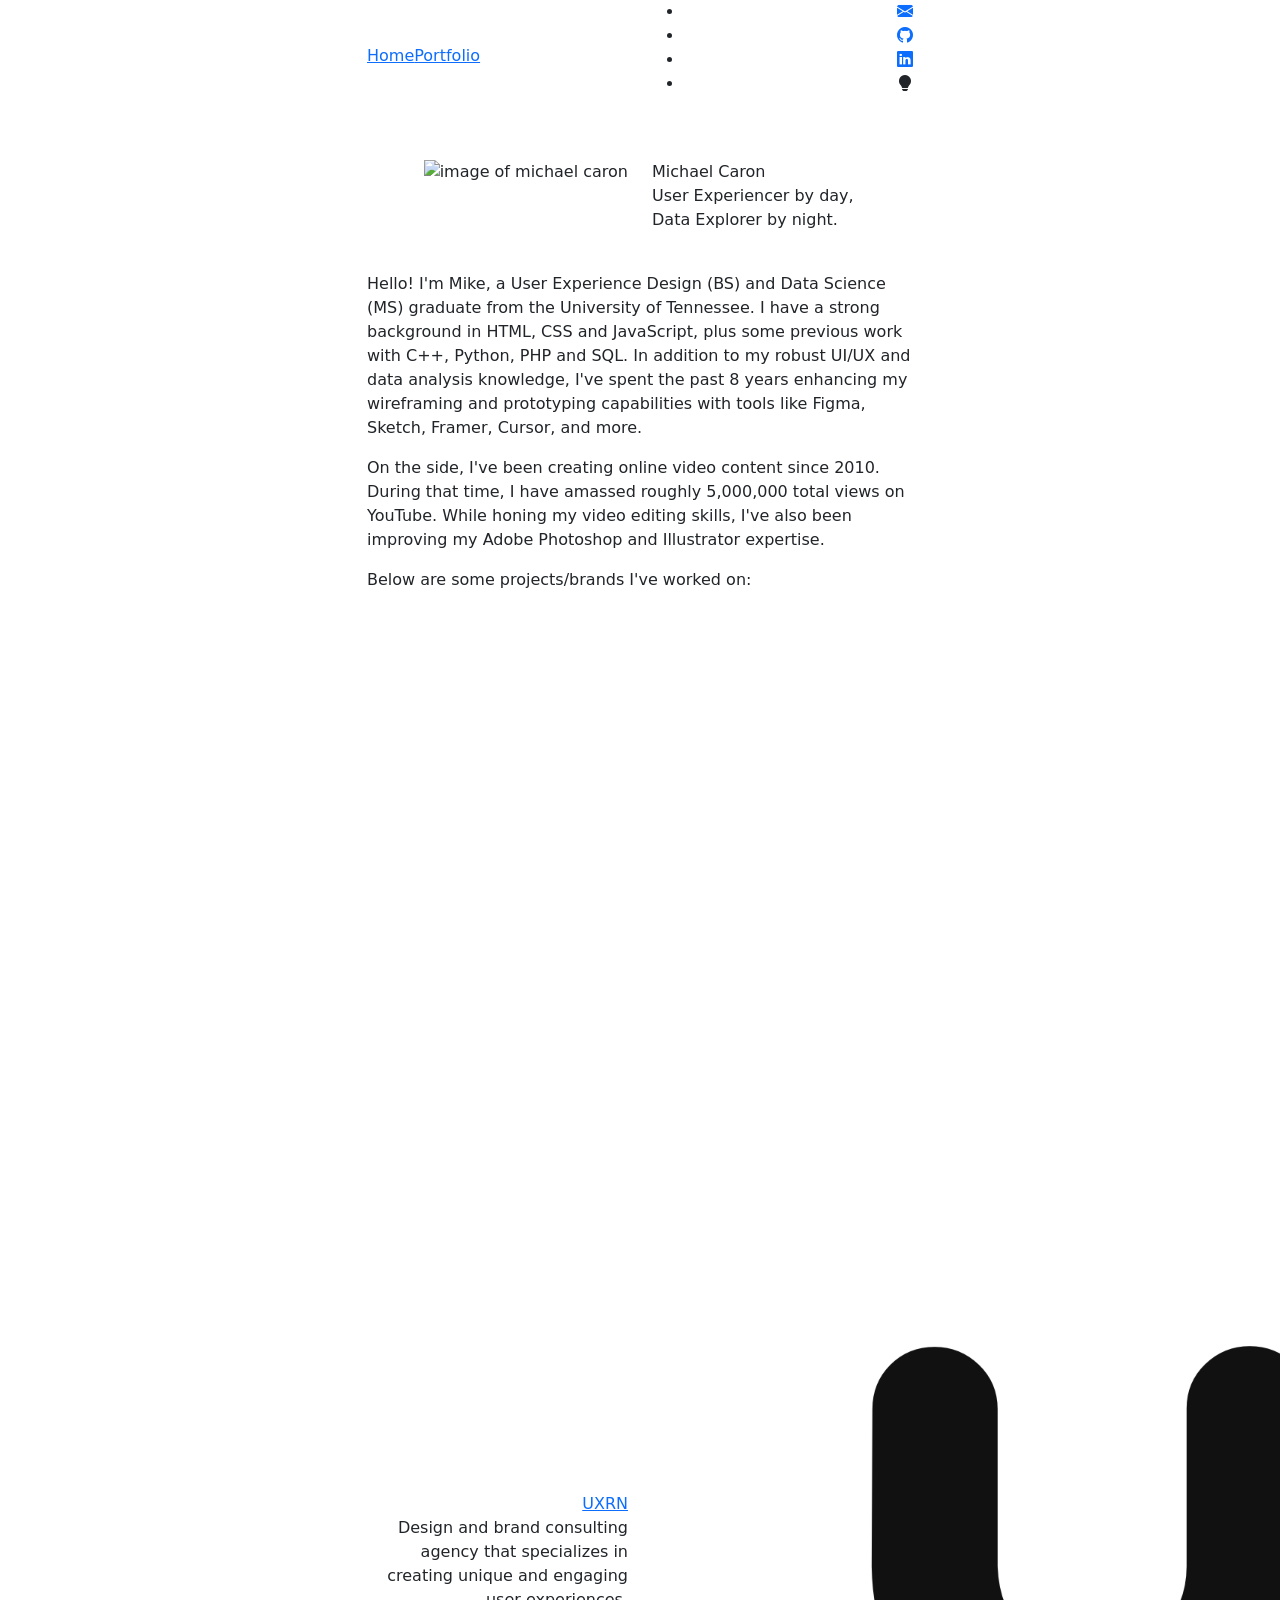
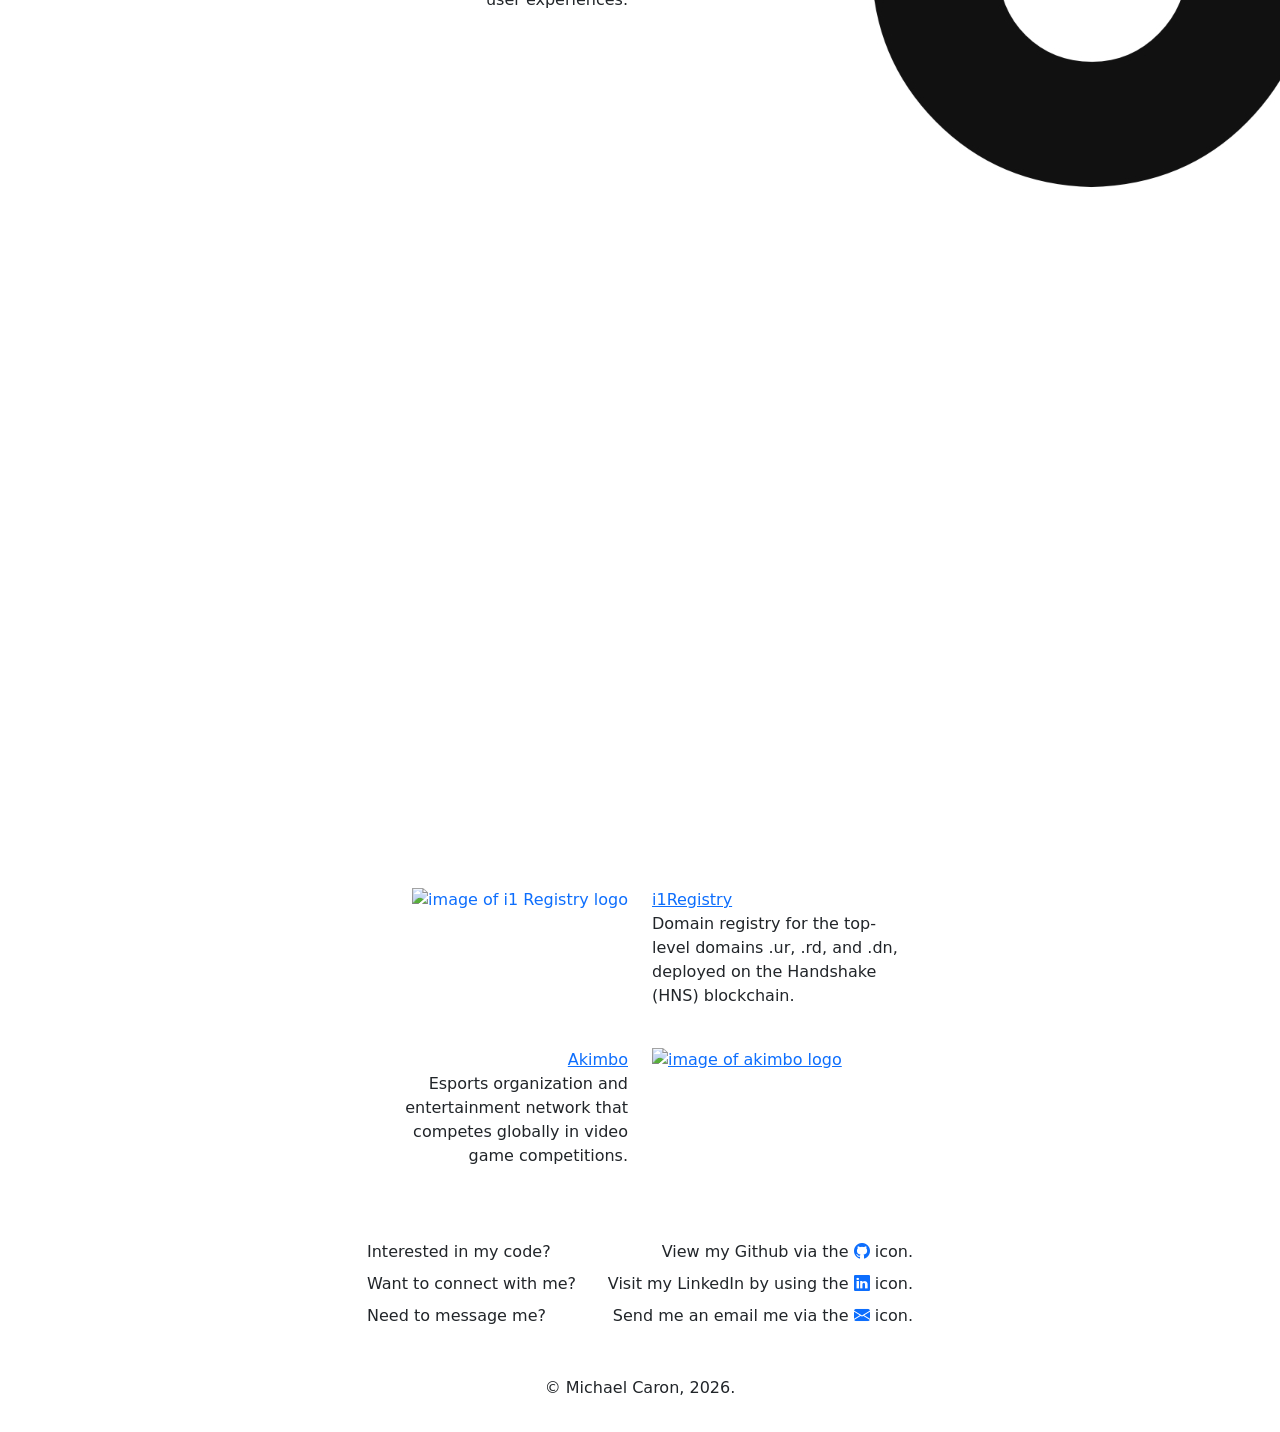
==== index.html @ 39d5de09 "Update index.html slogan" ====
<!DOCTYPE html>
<html lang="en-US">
  <head>

    <!-- Google tag (gtag.js) -->
    <script async src="https://www.googletagmanager.com/gtag/js?id=G-JCK5EVRR2K"></script>
    <script>
      window.dataLayer = window.dataLayer || [];
      function gtag(){dataLayer.push(arguments);}
      gtag('js', new Date());

      gtag('config', 'G-JCK5EVRR2K');
    </script>
    
    <meta charset="utf-8">
    <meta name="viewport" content="width=device-width">
    <meta name="theme-color" content="#fffff0" media="(prefers-color-scheme: light)">
    <meta name="theme-color" content="#141414" media="(prefers-color-scheme: dark)">
    
    <title>Michael Caron - UX & Data</title>

    <link rel="apple-touch-icon" sizes="180x180" href="images/favicon/apple-touch-icon.png">
    <link rel="icon" type="image/png" sizes="32x32" href="images/favicon/favicon-32x32.png">
    <link rel="icon" type="image/png" sizes="16x16" href="images/favicon/favicon-16x16.png">
    <link rel="manifest" href="images/favicon/site.webmanifest">

    <link href="https://cdn.jsdelivr.net/npm/bootstrap@5.3.6/dist/css/bootstrap.min.css" rel="stylesheet" integrity="sha384-4Q6Gf2aSP4eDXB8Miphtr37CMZZQ5oXLH2yaXMJ2w8e2ZtHTl7GptT4jmndRuHDT" crossorigin="anonymous">
    <link rel="stylesheet" href="https://cdn.jsdelivr.net/npm/bootstrap-icons@1.5.0/font/bootstrap-icons.css">
    <link rel="stylesheet" href="css/style.css">

  </head>

  <body>

    <script>
      const theme = localStorage.getItem('theme') || 'dark';
      document.documentElement.dataset.appliedMode = theme;
    </script>

    <div id="home"></div>

    <nav class="navbar-adds sticky-top">
      <div class="container">
        <div class="row justify-content-center">
          <div class="col-4 col-md-6 col-lg-4 col-xl-3 navbar-expand-md my-auto">
            <a class="navbar-toggler btn-burger" data-bs-toggle="collapse" data-bs-target="#navbarToggler" aria-expanded="false">
              <span><i class="bi bi-list mode-link nav-burger"></i></span>
            </a>
            <div class="collapse navbar-collapse" id="navbarToggler">
              <ul class="navbar-nav me-auto mb-2 mb-md-0">
                <li class="nav-item"><a href="https://michaelcaron.com"><span class="mode-link">Home</span></a></li>
                <!--<li class="nav-item"><a href="https://docs.google.com/document/d/xxxxxxxxxxxxx" target="_blank"><span class="mode-link">Resume</span></a></li>-->
                <li class="nav-item"><a href="https://michaelcaron.com/portfolio"><span class="mode-link">Portfolio</span></a></li>
              </ul>
            </div>
          </div>
          <div class="col-6 col-md-4 col-lg-4 col-xl-3 text-end">
            <ul class="nav2">
              <li><a href="mailto:me@michaelcaron.com"><i class="bi bi-envelope-fill mode-link"></i></a></li>
              <li><a href="https://github.com/uimc/" target="_blank"><i class="bi bi-github mode-link"></i></a></li>
              <li><a href="https://www.linkedin.com/in/michael-caron/" target="_blank"><i class="bi bi-linkedin mode-link"></i></a></li>
              <li><a id="theme-toggle"><i id="icon-chng" class="bi bi-lightbulb-fill mode-link"></i></a></li>
              <!--<li><span id="mode">LOADING (amplified for the demo)</span></li>-->
            </ul>
          </div>
        </div>
      </div>
    </nav>

    <div class="container">
      <div class="row justify-content-center text-center text-md-start mt-5">
        <div class="col-10 col-md-5 col-lg-4 col-xl-3">
          <img class="float-md-end mb-2 mode-img" src="images/me.gif" id="pfp" alt="image of michael caron">
        </div>
        <div class="col-10 col-md-5 col-lg-4 col-xl-3 my-auto">
          <p><span class="mode-bold img-title">Michael Caron</span><br>User Experiencer by day,<br>Data Explorer by night.</p>
        </div>
      </div>
    </div>

    <div class="container">
      <div class="row justify-content-center mt-4">
        <div class="col-10 col-md-10 col-lg-8 col-xl-6">
          <p>Hello! I'm Mike, a User Experience Design (BS) and Data Science (MS) graduate from the University of Tennessee. 
            I have a strong background in HTML, CSS and JavaScript, plus some previous work with C++, Python, PHP and SQL. 
            In addition to my robust UI/UX and data analysis knowledge, I've spent the past <script>document.write(new Date().getFullYear() - 2018)</script> years enhancing my wireframing and prototyping capabilities with tools like Figma, Sketch, Framer, Cursor, and more.</p>
          <p>On the side, I've been creating online video content since 2010. During that time, I have amassed roughly <span id="view-count-id">5,000,000</span> total views on YouTube. 
            While honing my video editing skills, I've also been improving my Adobe Photoshop and Illustrator expertise.</p>
          <p>Below are some projects/brands I've worked on:</p>
        </div>
      </div>
    </div>

    <div class="container">
      <div class="row justify-content-center text-center text-md-start mt-5">
        <div class="col-10 col-md-5 col-lg-4 col-xl-3 order-1 order-md-2">
          <a href="https://uxrn.com/" target="_blank"><img class="mb-2 mode-img" src="images/logos/uxrn.jpg" id="pjp-sqr" alt="image of uxrn logo"></a>
        </div>
        <div class="col-10 col-md-5 col-lg-4 col-xl-3 order-2 order-md-1 my-auto">
          <p class="text-md-end"><a href="https://uxrn.com/" target="_blank"><span class="mode-link img-title">UXRN</span></a>
            <br>
            Design and brand consulting agency that specializes in creating unique and engaging user experiences.</p>
        </div>
      </div>
    </div>

    <div class="container">
      <div class="row justify-content-center text-center text-md-start mt-4">
        <div class="col-10 col-md-5 col-lg-4 col-xl-3">
          <a href="https://i1r.org/" target="_blank"><img class="float-md-end mb-2 mode-img" src="images/logos/hnsgdn.png" id="pjp-sqr" alt="image of i1 Registry logo"></a>
        </div>
        <div class="col-10 col-md-5 col-lg-4 col-xl-3 my-auto">
          <p><a href="https://i1r.org/" target="_blank"><span class="mode-link img-title">i1Registry</span></a>
            <br>
            Domain registry for the top-level domains .ur, .rd, and .dn, deployed on the Handshake (HNS) blockchain.</p>
        </div>
      </div>
    </div>

    <div class="container">
      <div class="row justify-content-center text-center text-md-start mt-4">
        <div class="col-10 col-md-5 col-lg-4 col-xl-3 order-1 order-md-2">
          <a href="https://akimbo.gg/" target="_blank"><img class="mb-2 mode-img" src="images/logos/akimbo.png" id="pjp-sqr" alt="image of akimbo logo"></a>
        </div>
        <div class="col-10 col-md-5 col-lg-4 col-xl-3 order-2 order-md-1 my-auto">
          <p class="text-md-end"><a href="https://akimbo.gg/" target="_blank"><span class="mode-link img-title">Akimbo</span></a>
            <br>
            Esports organization and entertainment network that competes globally in video game competitions.</p>
        </div>
      </div>
    </div>

    <div class="container">
      <div class="row justify-content-center mt-5">
        <div class="col-10 col-md-10 col-lg-8 col-xl-6">

          <!--<div class="row justify-content-between pt-2" style="padding: 0 0 4px 0;"> <!-- single padding for 'here' button to match icons -->
            <!--<div class="col-12 col-md-5">
              <span class="mode-bold">Want to hire me?</span> 
            </div>
            <div class="col-12 col-md-7 text-md-end">
              <span>View my resume by pressing <a href="https://docs.google.com/document/d/xxxxxxxxxx" target="_blank"><span class="mode-link">here</span></a>.</span>
            </div>
          </div>-->

          <div class="row justify-content-between pt-2">
            <div class="col-12 col-md-5">
              <span class="mode-bold">Interested in my code?</span> 
            </div>
            <div class="col-12 col-md-7 text-md-end">
              <span>View my Github via the <a href="https://github.com/uimc/" target="_blank"><span class="lower-icons"><i class="bi bi-github mode-link"></i></span></a> icon.</span>
            </div>
          </div>

          <div class="row justify-content-between pt-2">
            <div class="col-12 col-md-5">
              <span class="mode-bold">Want to connect with me?</span> 
            </div>
            <div class="col-12 col-md-7 text-md-end">
              <span>Visit my LinkedIn by using the <a href="https://www.linkedin.com/in/michael-caron/" target="_blank"><span class="lower-icons"><i class="bi bi-linkedin mode-link"></i></span></a> icon.</span>
            </div>
          </div>

          <div class="row justify-content-between pt-2">
            <div class="col-12 col-md-5">
              <span class="mode-bold">Need to message me?</span> 
            </div>
            <div class="col-12 col-md-7 text-md-end">
              <span>Send me an email me via the <a href="mailto:me@michaelcaron.com"><span class="lower-icons"><i class="bi bi-envelope-fill mode-link"></i></span></a> icon.</span>
            </div>
          </div>

        </div>
      </div>
    </div>

    <div class="container">
      <div class="row justify-content-center text-center mt-5 mb-3">
        <div class="col-10 col-md-8 col-xl-6">
          <p id="footer" class="">&copy; Michael Caron, <script>document.write(new Date().getFullYear())</script>.</p>
        </div>
      </div>
    </div>

    <script src="https://cdn.jsdelivr.net/npm/bootstrap@5.0.2/dist/js/bootstrap.bundle.min.js" integrity="sha384-MrcW6ZMFYlzcLA8Nl+NtUVF0sA7MsXsP1UyJoMp4YLEuNSfAP+JcXn/tWtIaxVXM" crossorigin="anonymous"></script>

    <script src="js/getviews.js"></script>
    <script src="js/darkmode.js"></script>
  </body>
</html>
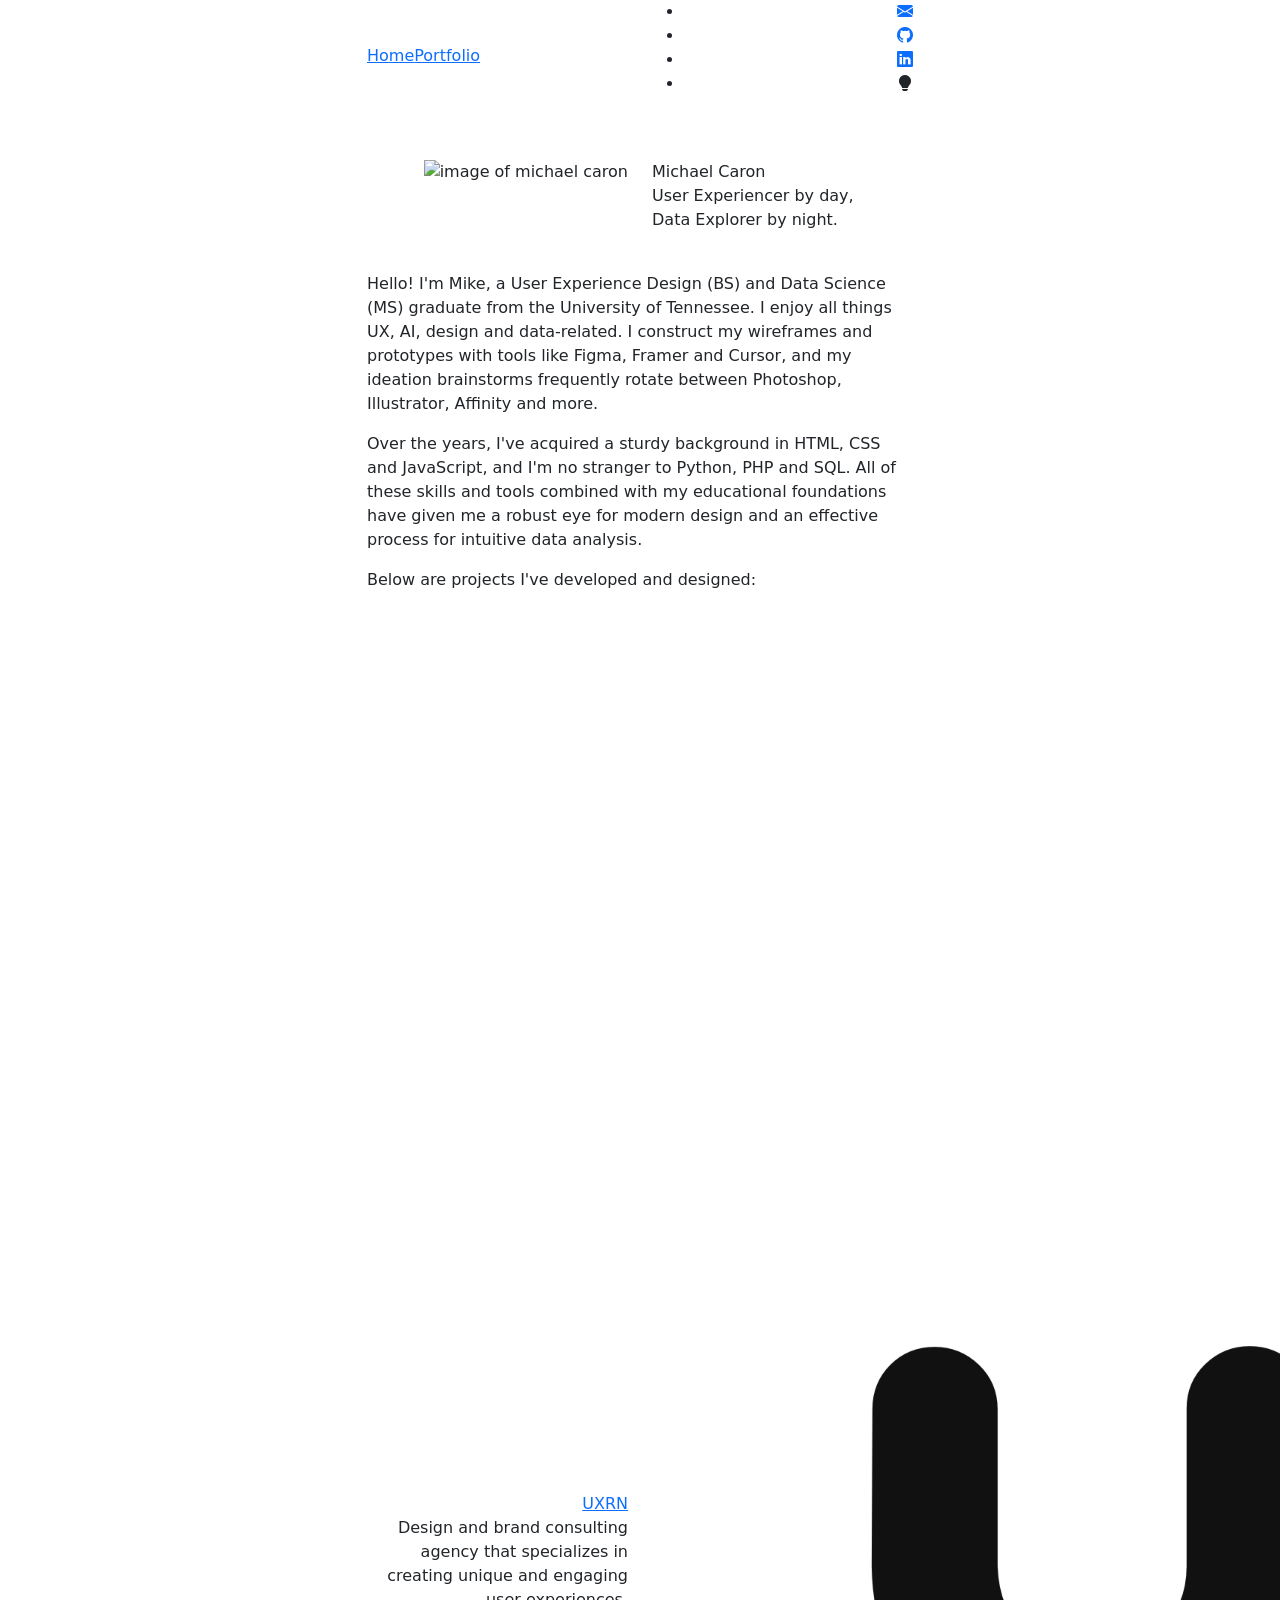
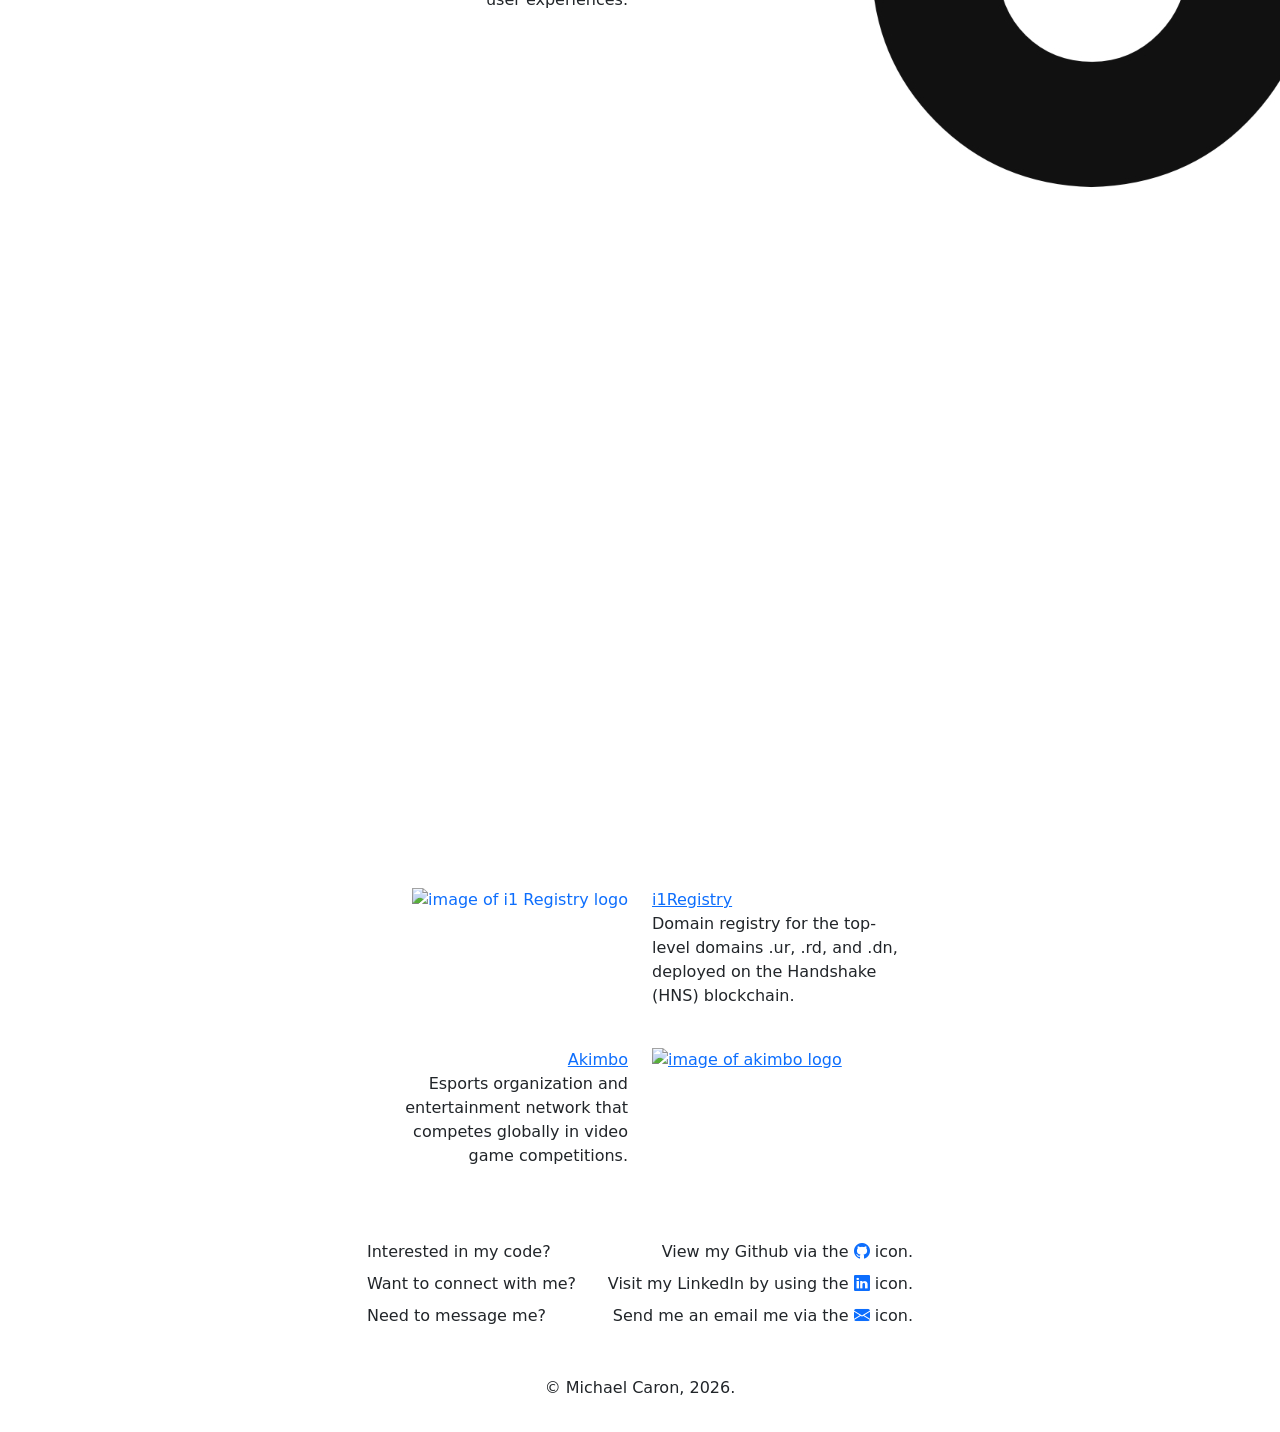
==== commit 5bb6b124: "Update index.html para change" ====
--- a/index.html
+++ b/index.html
@@ -82,11 +82,9 @@
       <div class="row justify-content-center mt-4">
         <div class="col-10 col-md-10 col-lg-8 col-xl-6">
           <p>Hello! I'm Mike, a User Experience Design (BS) and Data Science (MS) graduate from the University of Tennessee. 
-            I have a strong background in HTML, CSS and JavaScript, plus some previous work with C++, Python, PHP and SQL. 
-            In addition to my robust UI/UX and data analysis knowledge, I've spent the past <script>document.write(new Date().getFullYear() - 2018)</script> years enhancing my wireframing and prototyping capabilities with tools like Figma, Sketch, Framer, Cursor, and more.</p>
-          <p>On the side, I've been creating online video content since 2010. During that time, I have amassed roughly <span id="view-count-id">5,000,000</span> total views on YouTube. 
-            While honing my video editing skills, I've also been improving my Adobe Photoshop and Illustrator expertise.</p>
-          <p>Below are some projects/brands I've worked on:</p>
+            I enjoy all things UX, AI, design and data-related. I construct my wireframes and prototypes with tools like Figma, Framer and Cursor, and my ideation brainstorms frequently rotate between Photoshop, Illustrator, Affinity and more.</p>
+          <p>Over the years, I've acquired a sturdy background in HTML, CSS and JavaScript, and I'm no stranger to Python, PHP and SQL. All of these skills and tools combined with my educational foundations have given me a robust eye for modern design and an effective process for intuitive data analysis.</p>
+          <p>Below are projects I've developed and designed:</p>
         </div>
       </div>
     </div>
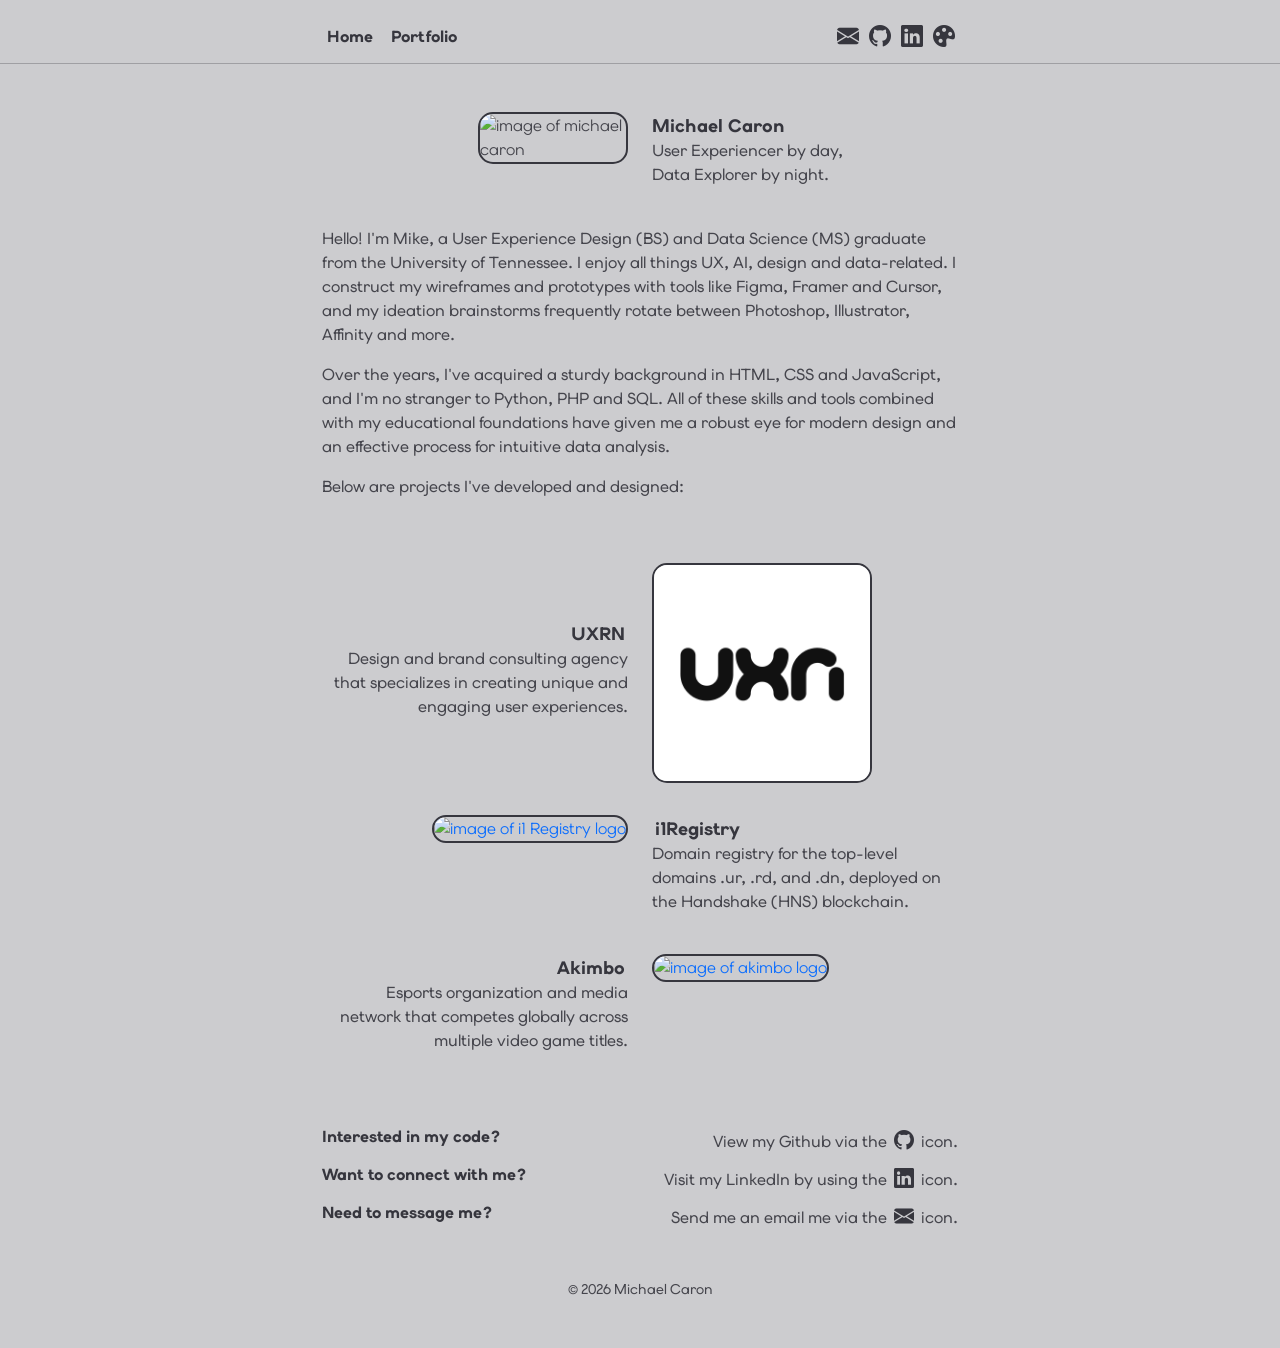
==== commit 30340eb5: "Add files via upload overhaul" ====
--- a/index.html
+++ b/index.html
@@ -1,195 +1,171 @@
-<!DOCTYPE html>
-<html lang="en-US">
-  <head>
-
-    <!-- Google tag (gtag.js) -->
-    <script async src="https://www.googletagmanager.com/gtag/js?id=G-JCK5EVRR2K"></script>
-    <script>
-      window.dataLayer = window.dataLayer || [];
-      function gtag(){dataLayer.push(arguments);}
-      gtag('js', new Date());
-
-      gtag('config', 'G-JCK5EVRR2K');
-    </script>
-    
-    <meta charset="utf-8">
-    <meta name="viewport" content="width=device-width">
-    <meta name="theme-color" content="#fffff0" media="(prefers-color-scheme: light)">
-    <meta name="theme-color" content="#141414" media="(prefers-color-scheme: dark)">
-    
-    <title>Michael Caron - UX & Data</title>
-
-    <link rel="apple-touch-icon" sizes="180x180" href="images/favicon/apple-touch-icon.png">
-    <link rel="icon" type="image/png" sizes="32x32" href="images/favicon/favicon-32x32.png">
-    <link rel="icon" type="image/png" sizes="16x16" href="images/favicon/favicon-16x16.png">
-    <link rel="manifest" href="images/favicon/site.webmanifest">
-
-    <link href="https://cdn.jsdelivr.net/npm/bootstrap@5.3.6/dist/css/bootstrap.min.css" rel="stylesheet" integrity="sha384-4Q6Gf2aSP4eDXB8Miphtr37CMZZQ5oXLH2yaXMJ2w8e2ZtHTl7GptT4jmndRuHDT" crossorigin="anonymous">
-    <link rel="stylesheet" href="https://cdn.jsdelivr.net/npm/bootstrap-icons@1.5.0/font/bootstrap-icons.css">
-    <link rel="stylesheet" href="css/style.css">
-
-  </head>
-
-  <body>
-
-    <script>
-      const theme = localStorage.getItem('theme') || 'dark';
-      document.documentElement.dataset.appliedMode = theme;
-    </script>
-
-    <div id="home"></div>
-
-    <nav class="navbar-adds sticky-top">
-      <div class="container">
-        <div class="row justify-content-center">
-          <div class="col-4 col-md-6 col-lg-4 col-xl-3 navbar-expand-md my-auto">
-            <a class="navbar-toggler btn-burger" data-bs-toggle="collapse" data-bs-target="#navbarToggler" aria-expanded="false">
-              <span><i class="bi bi-list mode-link nav-burger"></i></span>
-            </a>
-            <div class="collapse navbar-collapse" id="navbarToggler">
-              <ul class="navbar-nav me-auto mb-2 mb-md-0">
-                <li class="nav-item"><a href="https://michaelcaron.com"><span class="mode-link">Home</span></a></li>
-                <!--<li class="nav-item"><a href="https://docs.google.com/document/d/xxxxxxxxxxxxx" target="_blank"><span class="mode-link">Resume</span></a></li>-->
-                <li class="nav-item"><a href="https://michaelcaron.com/portfolio"><span class="mode-link">Portfolio</span></a></li>
-              </ul>
-            </div>
-          </div>
-          <div class="col-6 col-md-4 col-lg-4 col-xl-3 text-end">
-            <ul class="nav2">
-              <li><a href="mailto:me@michaelcaron.com"><i class="bi bi-envelope-fill mode-link"></i></a></li>
-              <li><a href="https://github.com/uimc/" target="_blank"><i class="bi bi-github mode-link"></i></a></li>
-              <li><a href="https://www.linkedin.com/in/michael-caron/" target="_blank"><i class="bi bi-linkedin mode-link"></i></a></li>
-              <li><a id="theme-toggle"><i id="icon-chng" class="bi bi-lightbulb-fill mode-link"></i></a></li>
-              <!--<li><span id="mode">LOADING (amplified for the demo)</span></li>-->
-            </ul>
-          </div>
-        </div>
-      </div>
-    </nav>
-
-    <div class="container">
-      <div class="row justify-content-center text-center text-md-start mt-5">
-        <div class="col-10 col-md-5 col-lg-4 col-xl-3">
-          <img class="float-md-end mb-2 mode-img" src="images/me.gif" id="pfp" alt="image of michael caron">
-        </div>
-        <div class="col-10 col-md-5 col-lg-4 col-xl-3 my-auto">
-          <p><span class="mode-bold img-title">Michael Caron</span><br>User Experiencer by day,<br>Data Explorer by night.</p>
-        </div>
-      </div>
-    </div>
-
-    <div class="container">
-      <div class="row justify-content-center mt-4">
-        <div class="col-10 col-md-10 col-lg-8 col-xl-6">
-          <p>Hello! I'm Mike, a User Experience Design (BS) and Data Science (MS) graduate from the University of Tennessee. 
-            I enjoy all things UX, AI, design and data-related. I construct my wireframes and prototypes with tools like Figma, Framer and Cursor, and my ideation brainstorms frequently rotate between Photoshop, Illustrator, Affinity and more.</p>
-          <p>Over the years, I've acquired a sturdy background in HTML, CSS and JavaScript, and I'm no stranger to Python, PHP and SQL. All of these skills and tools combined with my educational foundations have given me a robust eye for modern design and an effective process for intuitive data analysis.</p>
-          <p>Below are projects I've developed and designed:</p>
-        </div>
-      </div>
-    </div>
-
-    <div class="container">
-      <div class="row justify-content-center text-center text-md-start mt-5">
-        <div class="col-10 col-md-5 col-lg-4 col-xl-3 order-1 order-md-2">
-          <a href="https://uxrn.com/" target="_blank"><img class="mb-2 mode-img" src="images/logos/uxrn.jpg" id="pjp-sqr" alt="image of uxrn logo"></a>
-        </div>
-        <div class="col-10 col-md-5 col-lg-4 col-xl-3 order-2 order-md-1 my-auto">
-          <p class="text-md-end"><a href="https://uxrn.com/" target="_blank"><span class="mode-link img-title">UXRN</span></a>
-            <br>
-            Design and brand consulting agency that specializes in creating unique and engaging user experiences.</p>
-        </div>
-      </div>
-    </div>
-
-    <div class="container">
-      <div class="row justify-content-center text-center text-md-start mt-4">
-        <div class="col-10 col-md-5 col-lg-4 col-xl-3">
-          <a href="https://i1r.org/" target="_blank"><img class="float-md-end mb-2 mode-img" src="images/logos/hnsgdn.png" id="pjp-sqr" alt="image of i1 Registry logo"></a>
-        </div>
-        <div class="col-10 col-md-5 col-lg-4 col-xl-3 my-auto">
-          <p><a href="https://i1r.org/" target="_blank"><span class="mode-link img-title">i1Registry</span></a>
-            <br>
-            Domain registry for the top-level domains .ur, .rd, and .dn, deployed on the Handshake (HNS) blockchain.</p>
-        </div>
-      </div>
-    </div>
-
-    <div class="container">
-      <div class="row justify-content-center text-center text-md-start mt-4">
-        <div class="col-10 col-md-5 col-lg-4 col-xl-3 order-1 order-md-2">
-          <a href="https://akimbo.gg/" target="_blank"><img class="mb-2 mode-img" src="images/logos/akimbo.png" id="pjp-sqr" alt="image of akimbo logo"></a>
-        </div>
-        <div class="col-10 col-md-5 col-lg-4 col-xl-3 order-2 order-md-1 my-auto">
-          <p class="text-md-end"><a href="https://akimbo.gg/" target="_blank"><span class="mode-link img-title">Akimbo</span></a>
-            <br>
-            Esports organization and entertainment network that competes globally in video game competitions.</p>
-        </div>
-      </div>
-    </div>
-
-    <div class="container">
-      <div class="row justify-content-center mt-5">
-        <div class="col-10 col-md-10 col-lg-8 col-xl-6">
-
-          <!--<div class="row justify-content-between pt-2" style="padding: 0 0 4px 0;"> <!-- single padding for 'here' button to match icons -->
-            <!--<div class="col-12 col-md-5">
-              <span class="mode-bold">Want to hire me?</span> 
-            </div>
-            <div class="col-12 col-md-7 text-md-end">
-              <span>View my resume by pressing <a href="https://docs.google.com/document/d/xxxxxxxxxx" target="_blank"><span class="mode-link">here</span></a>.</span>
-            </div>
-          </div>-->
-
-          <div class="row justify-content-between pt-2">
-            <div class="col-12 col-md-5">
-              <span class="mode-bold">Interested in my code?</span> 
-            </div>
-            <div class="col-12 col-md-7 text-md-end">
-              <span>View my Github via the <a href="https://github.com/uimc/" target="_blank"><span class="lower-icons"><i class="bi bi-github mode-link"></i></span></a> icon.</span>
-            </div>
-          </div>
-
-          <div class="row justify-content-between pt-2">
-            <div class="col-12 col-md-5">
-              <span class="mode-bold">Want to connect with me?</span> 
-            </div>
-            <div class="col-12 col-md-7 text-md-end">
-              <span>Visit my LinkedIn by using the <a href="https://www.linkedin.com/in/michael-caron/" target="_blank"><span class="lower-icons"><i class="bi bi-linkedin mode-link"></i></span></a> icon.</span>
-            </div>
-          </div>
-
-          <div class="row justify-content-between pt-2">
-            <div class="col-12 col-md-5">
-              <span class="mode-bold">Need to message me?</span> 
-            </div>
-            <div class="col-12 col-md-7 text-md-end">
-              <span>Send me an email me via the <a href="mailto:me@michaelcaron.com"><span class="lower-icons"><i class="bi bi-envelope-fill mode-link"></i></span></a> icon.</span>
-            </div>
-          </div>
-
-        </div>
-      </div>
-    </div>
-
-    <div class="container">
-      <div class="row justify-content-center text-center mt-5 mb-3">
-        <div class="col-10 col-md-8 col-xl-6">
-          <p id="footer" class="">&copy; Michael Caron, <script>document.write(new Date().getFullYear())</script>.</p>
-        </div>
-      </div>
-    </div>
-
-    <script src="https://cdn.jsdelivr.net/npm/bootstrap@5.0.2/dist/js/bootstrap.bundle.min.js" integrity="sha384-MrcW6ZMFYlzcLA8Nl+NtUVF0sA7MsXsP1UyJoMp4YLEuNSfAP+JcXn/tWtIaxVXM" crossorigin="anonymous"></script>
-
-    <script src="js/getviews.js"></script>
-    <script src="js/darkmode.js"></script>
-  </body>
-</html>
-
-
-
-
-
-
-
+<!DOCTYPE html>
+<html lang="en-US">
+  <head>
+
+    <!-- Google tag (gtag.js) -->
+    <script async src="https://www.googletagmanager.com/gtag/js?id=G-JCK5EVRR2K"></script>
+    <script>
+      window.dataLayer = window.dataLayer || [];
+      function gtag(){dataLayer.push(arguments);}
+      gtag('js', new Date());
+
+      gtag('config', 'G-JCK5EVRR2K');
+    </script>
+    
+    <meta charset="utf-8">
+    <meta name="viewport" content="width=device-width">
+    <meta name="theme-color" content="#fffff0" media="(prefers-color-scheme: light)">
+    <meta name="theme-color" content="#141414" media="(prefers-color-scheme: dark)">
+    
+    <title>Michael Caron - UX & Data</title>
+
+    <link rel="apple-touch-icon" sizes="180x180" href="images/favicon/apple-touch-icon.png">
+    <link rel="icon" type="image/png" sizes="32x32" href="images/favicon/favicon-32x32.png">
+    <link rel="icon" type="image/png" sizes="16x16" href="images/favicon/favicon-16x16.png">
+    <link rel="manifest" href="images/favicon/site.webmanifest">
+
+    <link rel="stylesheet" href="css/bootstrap.min.css">
+    <link rel="stylesheet" href="https://cdn.jsdelivr.net/npm/bootstrap-icons@1.13.1/font/bootstrap-icons.min.css">
+    <link rel="stylesheet" href="css/style.css">
+
+  </head>
+
+  <body>
+
+    <script>
+      const storedTheme = localStorage.getItem('theme');
+      const legacyThemes = { light: '2', dark: '6' };
+      const defaultTheme = window.matchMedia('(prefers-color-scheme: dark)').matches ? '6' : '2';
+      const theme = legacyThemes[storedTheme] || (storedTheme >= '1' && storedTheme <= '7' ? storedTheme : defaultTheme);
+      document.documentElement.dataset.theme = theme;
+    </script>
+
+    <nav class="navbar-adds sticky-top">
+      <div class="container">
+        <div class="row justify-content-center">
+          <div class="col-5 align-self-md-center">
+            <ul class="navbar-nav me-auto">
+              <li class="nav-item"><a href="https://michaelcaron.com"><span class="mode-link">Home</span></a></li>
+              <li class="nav-item"><a href="https://michaelcaron.com/portfolio"><span class="mode-link">Portfolio</span></a></li>
+            </ul>
+          </div>
+          <div class="col-5 text-end align-self-md-center">
+            <ul class="nav2">
+              <li><a href="mailto:me@michaelcaron.com"><i class="bi bi-envelope-fill mode-link"></i></a></li>
+              <li><a href="https://github.com/uimc/" target="_blank"><i class="bi bi-github mode-link"></i></a></li>
+              <li><a href="https://www.linkedin.com/in/michael-caron/" target="_blank"><i class="bi bi-linkedin mode-link"></i></a></li>
+              <li><a href="#" id="theme-toggle" aria-label="Change theme"><i class="bi bi-palette-fill mode-link"></i></a></li>
+            </ul>
+          </div>
+        </div>
+      </div>
+    </nav>
+
+    <div class="container">
+      <div class="row justify-content-center text-center text-md-start mt-5">
+        <div class="col-10">
+          <img class="float-md-end mb-2" src="images/me.gif" id="pfp" alt="image of michael caron">
+        </div>
+        <div class="col-10 my-auto">
+          <p><span class="mode-bold img-title">Michael Caron</span><br>User Experiencer by day,<br>Data Explorer by night.</p>
+        </div>
+      </div>
+    </div>
+
+    <div class="container">
+      <div class="row justify-content-center mt-4">
+        <div class="col-10">
+          <p>Hello! I'm Mike, a User Experience Design (BS) and Data Science (MS) graduate from the University of Tennessee. 
+            I enjoy all things UX, AI, design and data-related. I construct my wireframes and prototypes with tools like Figma, Framer and Cursor, and my ideation brainstorms frequently rotate between Photoshop, Illustrator, Affinity and more.</p>
+          <p>Over the years, I've acquired a sturdy background in HTML, CSS and JavaScript, and I'm no stranger to Python, PHP and SQL. All of these skills and tools combined with my educational foundations have given me a robust eye for modern design and an effective process for intuitive data analysis.</p>
+          <p>Below are projects I've developed and designed:</p>
+        </div>
+      </div>
+    </div>
+
+    <div class="container">
+      <div class="row justify-content-center text-center text-md-start mt-5">
+        <div class="col-10 order-1 order-md-2">
+          <a href="https://uxrn.com/" target="_blank"><img class="mb-2" src="images/logos/uxrn.jpg" id="pjp-sqr" alt="image of uxrn logo"></a>
+        </div>
+        <div class="col-10 order-2 order-md-1 my-auto">
+          <p class="text-md-end"><a href="https://uxrn.com/" target="_blank"><span class="mode-link img-title">UXRN</span></a>
+            <br>
+            Design and brand consulting agency that specializes in creating unique and engaging user experiences.</p>
+        </div>
+      </div>
+    </div>
+
+    <div class="container">
+      <div class="row justify-content-center text-center text-md-start mt-4">
+        <div class="col-10">
+          <a href="https://i1r.org/" target="_blank"><img class="float-md-end mb-2" src="images/logos/hnsgdn.png" id="pjp-sqr" alt="image of i1 Registry logo"></a>
+        </div>
+        <div class="col-10 my-auto">
+          <p><a href="https://i1r.org/" target="_blank"><span class="mode-link img-title">i1Registry</span></a>
+            <br>
+            Domain registry for the top-level domains .ur, .rd, and .dn, deployed on the Handshake (HNS) blockchain.</p>
+        </div>
+      </div>
+    </div>
+
+    <div class="container">
+      <div class="row justify-content-center text-center text-md-start mt-4">
+        <div class="col-10 order-1 order-md-2">
+          <a href="https://akimbo.gg/" target="_blank"><img class="mb-2" src="images/logos/akimbo.png" id="pjp-sqr" alt="image of akimbo logo"></a>
+        </div>
+        <div class="col-10 order-2 order-md-1 my-auto">
+          <p class="text-md-end"><a href="https://akimbo.gg/" target="_blank"><span class="mode-link img-title">Akimbo</span></a>
+            <br>
+            Esports organization and media network that competes globally across multiple video game titles.</p>
+        </div>
+      </div>
+    </div>
+
+    <div class="container">
+      <div class="row justify-content-center mt-5">
+        <div class="col-10">
+
+          <div class="row justify-content-between pt-2">
+            <div class="col-12 col-md-5">
+              <span class="mode-bold">Interested in my code?</span> 
+            </div>
+            <div class="col-12 col-md-7 text-md-end">
+              <span>View my Github via the <a href="https://github.com/uimc/" target="_blank"><span class="lower-icons"><i class="bi bi-github mode-link"></i></span></a> icon.</span>
+            </div>
+          </div>
+
+          <div class="row justify-content-between pt-2">
+            <div class="col-12 col-md-5">
+              <span class="mode-bold">Want to connect with me?</span> 
+            </div>
+            <div class="col-12 col-md-7 text-md-end">
+              <span>Visit my LinkedIn by using the <a href="https://www.linkedin.com/in/michael-caron/" target="_blank"><span class="lower-icons"><i class="bi bi-linkedin mode-link"></i></span></a> icon.</span>
+            </div>
+          </div>
+
+          <div class="row justify-content-between pt-2">
+            <div class="col-12 col-md-5">
+              <span class="mode-bold">Need to message me?</span> 
+            </div>
+            <div class="col-12 col-md-7 text-md-end">
+              <span>Send me an email me via the <a href="mailto:me@michaelcaron.com"><span class="lower-icons"><i class="bi bi-envelope-fill mode-link"></i></span></a> icon.</span>
+            </div>
+          </div>
+
+        </div>
+      </div>
+    </div>
+
+    <div class="container">
+      <div class="row justify-content-center text-center my-5">
+        <div class="col-10">
+          <p id="footer" class="">&copy; <script>document.write(new Date().getFullYear())</script> Michael Caron</p>
+        </div>
+      </div>
+    </div>
+
+    <script src="js/bootstrap.bundle.min.js"></script>
+    <script src="js/themes.js"></script>
+  </body>
+</html>
--- a/css/style.css
+++ b/css/style.css
@@ -0,0 +1,231 @@
+@font-face {
+  font-family: "Elms Sans";
+  src: url("../fonts/Elms_Sans/ElmsSans-VariableFont_wght.ttf") format("truetype");
+  font-weight: 100 900;
+  font-style: normal;
+  font-display: swap;
+}
+@font-face {
+  font-family: "Elms Sans";
+  src: url("../fonts/Elms_Sans/ElmsSans-Italic-VariableFont_wght.ttf") format("truetype");
+  font-weight: 100 900;
+  font-style: italic;
+  font-display: swap;
+}
+/*--------------- themes ---------------*/
+:root {
+  --text: #33333A;
+  --text2: #33333A;
+  --background: #FFFFFF;
+}
+:root[data-theme="1"] {
+  color-scheme: light;
+  --background: #FFFFFF;
+  --text: #33333A;
+  --text2: #33333A;
+}
+:root[data-theme="2"] {
+  color-scheme: light;
+  --background: #CCCCCF;
+  --text: #36363E;
+  --text2: #36363E;
+}
+:root[data-theme="3"] {
+  color-scheme: light;
+  --background: #95ABC0;
+  --text: #2B303B;
+  --text2: #2B303B;
+}
+:root[data-theme="4"] {
+  color-scheme: dark;
+  --background: #44444A;
+  --text: #B4B4B7;
+  --text2: #B4B4B7;
+}
+:root[data-theme="5"] {
+  color-scheme: light;
+  --background: #0044FF;
+  --text: #FFFFFF;
+  --text2: #FFFFFF;
+}
+:root[data-theme="6"] {
+  color-scheme: dark;
+  --background: #11111A;
+  --text: #DDDDDD;
+  --text2: #DDDDDD;
+}
+:root[data-theme="7"] {
+  color-scheme: dark;
+  --background: #11111A;
+  --text: #6aca88;
+  --text2: #6aca88;
+}
+body {
+  font-family: "Elms Sans", sans-serif;
+  font-size: 16px;
+  background-color: var(--background);
+  color: color-mix(in srgb, var(--text) 90%, transparent);
+  word-spacing: -3px;
+}
+.mode-bold {
+  font-weight: 800;
+  color: var(--text2);
+}
+.mode-link {
+  font-weight: 800;
+  color: var(--text2);
+  border: none;
+  border-radius: 2px;
+  padding-left: 3px;
+  padding-right: 3px;
+}
+.mode-link:hover,
+a:hover .mode-link {
+  color: var(--background);
+  background-color: var(--text2);
+  outline: none;
+}
+.bi.mode-link {
+  padding: 0 3px;
+}
+/*------------- end themes -------------*/
+html {
+  overflow-y: scroll;
+  background-color: var(--background);
+}
+p, span {
+  font-weight: 500;
+}
+a {
+  text-decoration: none;
+}
+ul {
+  padding: 0;
+  margin-bottom: 0;
+}
+li {
+  display: inline-block;
+}
+ul li { /* spacing for nav icons */
+  margin-left: 2px;
+}
+.nav-item { /* spacing for nav items that are words */
+  margin-right: 10px;
+}
+li i {
+  font-size: 22px;
+}
+li span {
+  font-size: 16px;
+}
+.navbar-adds .navbar-nav {
+  display: inline-flex;
+  flex-direction: row;
+  align-items: center;
+}
+.bi {
+  padding: 2px 4px 0 4px;
+}
+.navbar-adds { /* spacing and color design of navbar background */
+  padding: 20px 0 10px 0;
+  background-color: inherit;
+  border-bottom: 1.25px solid color-mix(in srgb, var(--text2) 30%, transparent);
+}
+.nav2 {
+  display: inline-flex;
+  justify-content: center;
+  align-items: center;
+}
+.nav2 li {
+  margin-left: 4px;
+}
+.btn-connect {
+  border-radius: 10px;
+  border: none;
+  padding: 6px 18px;
+  font-size: 12px;
+}
+@media screen and (max-width: 767.98px) {
+  .navbar-adds .row {
+    align-items: center;
+  }
+  .navbar-adds .bi {
+    padding: 0 3px;
+  }
+}
+@media screen and (min-width: 768px) {
+  body > .container,
+  .navbar-adds .container {
+    max-width: 1320px;
+  }
+  .navbar-adds .col-5 {
+    flex: 0 0 330px;
+    width: 330px;
+    max-width: 330px;
+  }
+  body > .container .row > .col-10:not(:only-child) {
+    flex: 0 0 330px;
+    width: 330px;
+    max-width: 330px;
+  }
+  body > .container .row > .col-10:only-child {
+    flex: 0 0 660px;
+    width: 660px;
+    max-width: 660px;
+  }
+  body > .container .row > .col-9:only-child {
+    flex: 0 0 550px;
+    width: 550px;
+    max-width: 550px;
+  }
+}
+.lower-icons {
+  font-size: 20px;
+  margin: 0;
+}
+.sub-text {
+  font-size: 12px;
+  font-style: italic;
+  font-weight: 700;
+  color: var(--text2);
+}
+.img-title {
+  font-size: 18px;
+}
+#footer {
+  font-size: 14px;
+  text-decoration: none;
+  margin-bottom: 0;
+}
+#pfp {
+  width: 150px;
+  border-style: solid;
+  border-width: 2px;
+  border-radius: 15px;
+  border-color: var(--text2);
+  /*filter: grayscale(100%);*/
+}
+#pjp-sqr {
+  max-width: 220px;
+  border-style: solid;
+  border-width: 2px;
+  border-radius: 15px;
+  border-color: var(--text2);
+  /*filter: grayscale(100%);*/
+}
+#pjp-wide {
+  max-width: 350px;
+  border-style: solid;
+  border-width: 2px;
+  border-radius: 15px;
+  border-color: var(--text2);
+  /*filter: grayscale(100%);*/
+}
+@media screen and (max-width: 768px) {
+  #pjp-wide {
+    max-width: 90%;
+  }
+  #pjp-sqr {
+    max-width: 50%;
+  }
+}
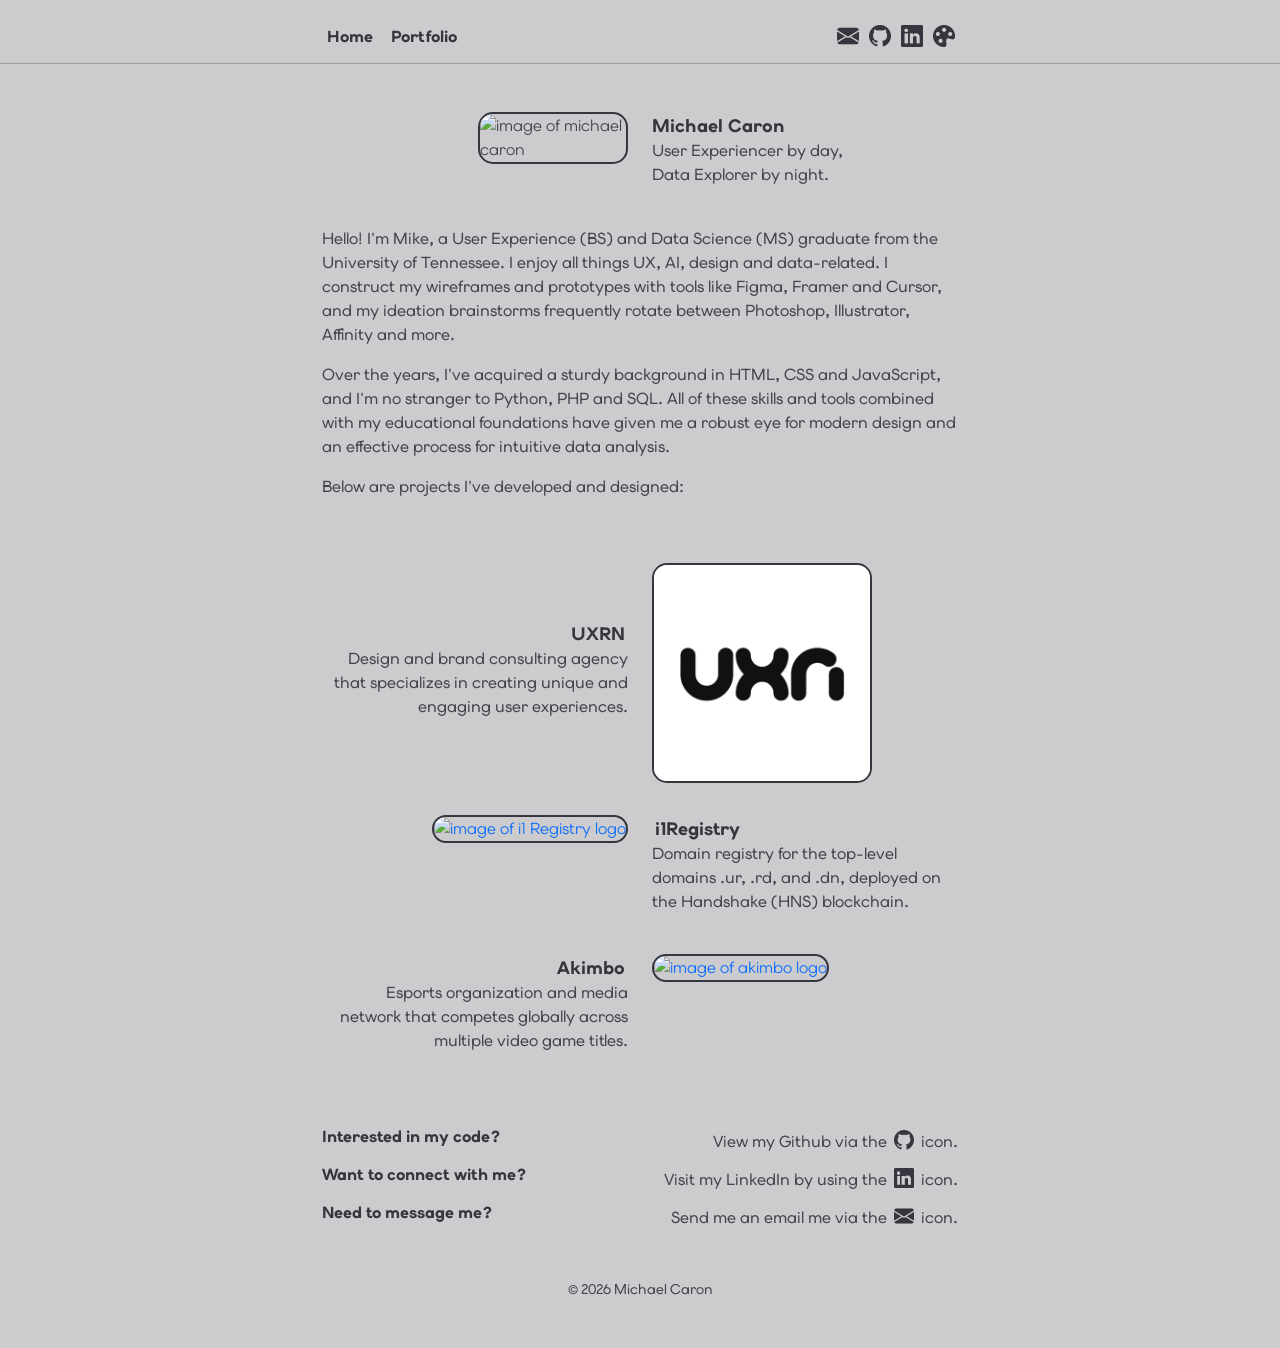
==== commit 0ccf08a7: "Update index.html -des" ====
--- a/index.html
+++ b/index.html
@@ -75,7 +75,7 @@
     <div class="container">
       <div class="row justify-content-center mt-4">
         <div class="col-10">
-          <p>Hello! I'm Mike, a User Experience Design (BS) and Data Science (MS) graduate from the University of Tennessee. 
+          <p>Hello! I'm Mike, a User Experience (BS) and Data Science (MS) graduate from the University of Tennessee. 
             I enjoy all things UX, AI, design and data-related. I construct my wireframes and prototypes with tools like Figma, Framer and Cursor, and my ideation brainstorms frequently rotate between Photoshop, Illustrator, Affinity and more.</p>
           <p>Over the years, I've acquired a sturdy background in HTML, CSS and JavaScript, and I'm no stranger to Python, PHP and SQL. All of these skills and tools combined with my educational foundations have given me a robust eye for modern design and an effective process for intuitive data analysis.</p>
           <p>Below are projects I've developed and designed:</p>
@@ -168,4 +168,4 @@
     <script src="js/bootstrap.bundle.min.js"></script>
     <script src="js/themes.js"></script>
   </body>
-</html>+</html>
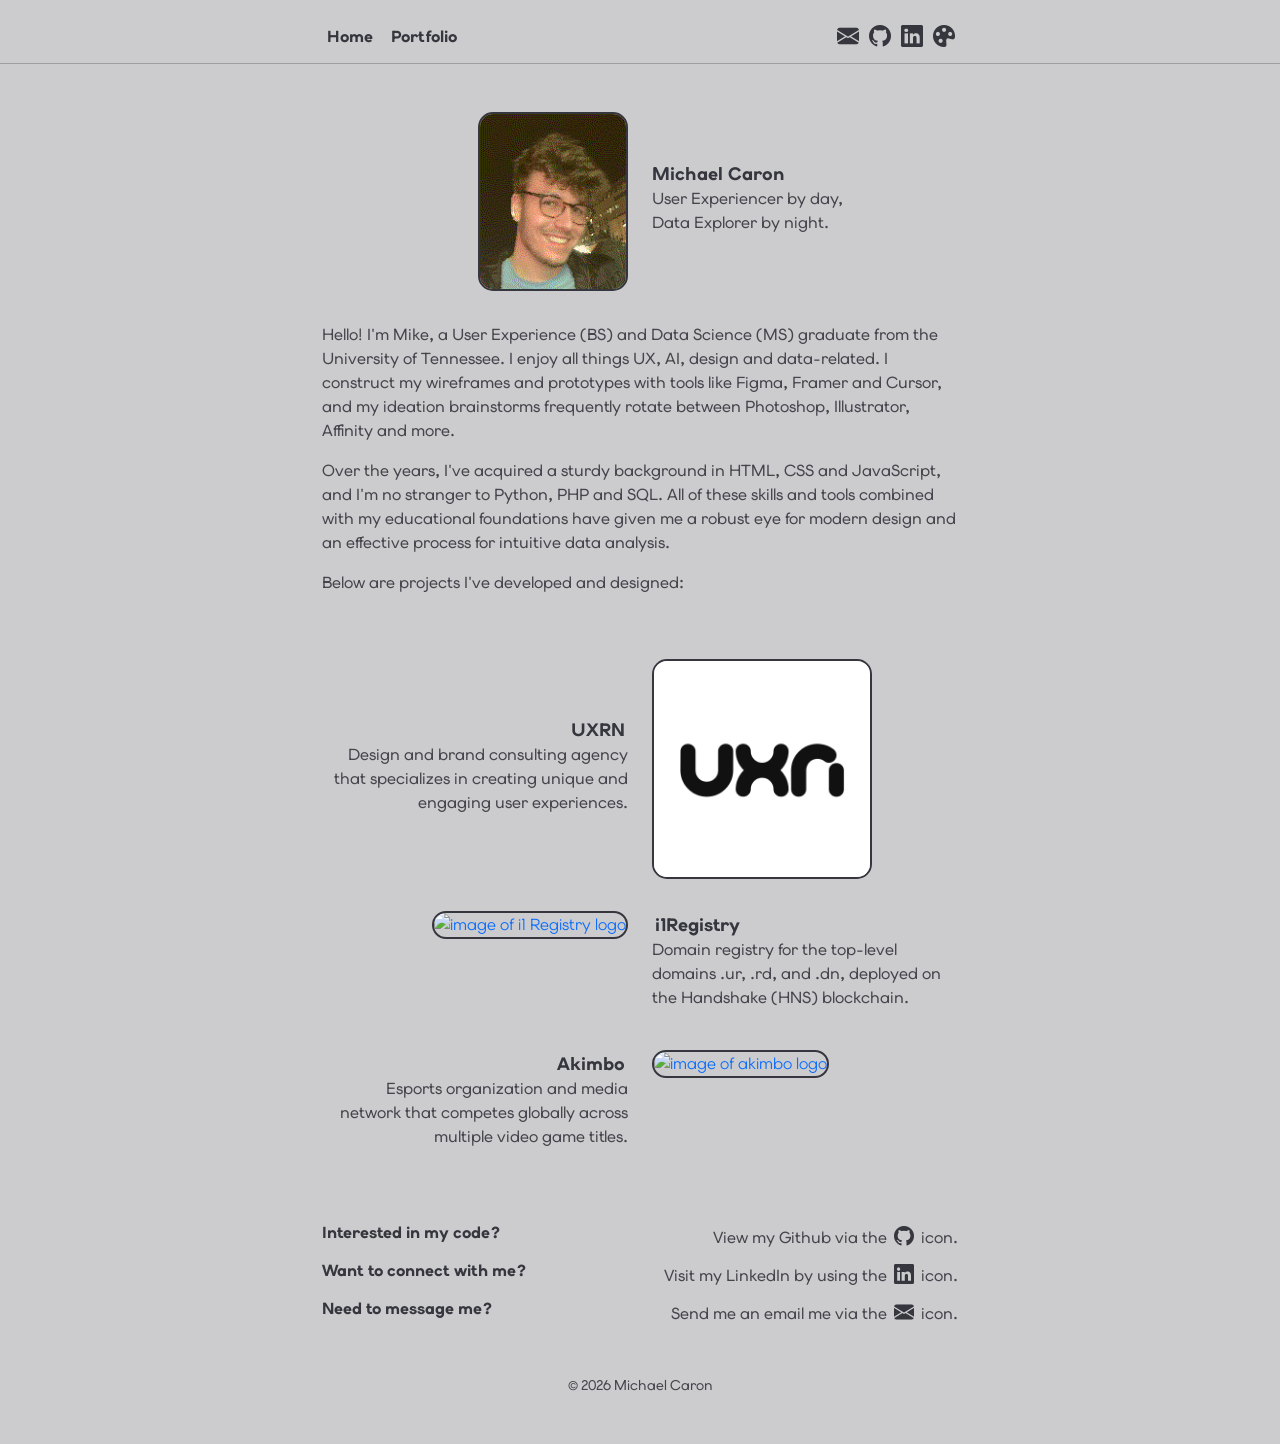
==== commit 1195be5c: "Update index.html +utm source" ====
--- a/index.html
+++ b/index.html
@@ -86,10 +86,10 @@
     <div class="container">
       <div class="row justify-content-center text-center text-md-start mt-5">
         <div class="col-10 order-1 order-md-2">
-          <a href="https://uxrn.com/" target="_blank"><img class="mb-2" src="images/logos/uxrn.jpg" id="pjp-sqr" alt="image of uxrn logo"></a>
+          <a href="https://uxrn.com/?utm_source=michaelcaron.com" target="_blank"><img class="mb-2" src="images/logos/uxrn.jpg" id="pjp-sqr" alt="image of uxrn logo"></a>
         </div>
         <div class="col-10 order-2 order-md-1 my-auto">
-          <p class="text-md-end"><a href="https://uxrn.com/" target="_blank"><span class="mode-link img-title">UXRN</span></a>
+          <p class="text-md-end"><a href="https://uxrn.com/?utm_source=michaelcaron.com" target="_blank"><span class="mode-link img-title">UXRN</span></a>
             <br>
             Design and brand consulting agency that specializes in creating unique and engaging user experiences.</p>
         </div>
@@ -99,10 +99,10 @@
     <div class="container">
       <div class="row justify-content-center text-center text-md-start mt-4">
         <div class="col-10">
-          <a href="https://i1r.org/" target="_blank"><img class="float-md-end mb-2" src="images/logos/hnsgdn.png" id="pjp-sqr" alt="image of i1 Registry logo"></a>
+          <a href="https://i1r.org/?utm_source=michaelcaron.com" target="_blank"><img class="float-md-end mb-2" src="images/logos/hnsgdn.png" id="pjp-sqr" alt="image of i1 Registry logo"></a>
         </div>
         <div class="col-10 my-auto">
-          <p><a href="https://i1r.org/" target="_blank"><span class="mode-link img-title">i1Registry</span></a>
+          <p><a href="https://i1r.org/?utm_source=michaelcaron.com" target="_blank"><span class="mode-link img-title">i1Registry</span></a>
             <br>
             Domain registry for the top-level domains .ur, .rd, and .dn, deployed on the Handshake (HNS) blockchain.</p>
         </div>
@@ -112,10 +112,10 @@
     <div class="container">
       <div class="row justify-content-center text-center text-md-start mt-4">
         <div class="col-10 order-1 order-md-2">
-          <a href="https://akimbo.gg/" target="_blank"><img class="mb-2" src="images/logos/akimbo.png" id="pjp-sqr" alt="image of akimbo logo"></a>
+          <a href="https://akimbo.gg/?utm_source=michaelcaron.com" target="_blank"><img class="mb-2" src="images/logos/akimbo.png" id="pjp-sqr" alt="image of akimbo logo"></a>
         </div>
         <div class="col-10 order-2 order-md-1 my-auto">
-          <p class="text-md-end"><a href="https://akimbo.gg/" target="_blank"><span class="mode-link img-title">Akimbo</span></a>
+          <p class="text-md-end"><a href="https://akimbo.gg/?utm_source=michaelcaron.com" target="_blank"><span class="mode-link img-title">Akimbo</span></a>
             <br>
             Esports organization and media network that competes globally across multiple video game titles.</p>
         </div>
--- a/css/style.css
+++ b/css/style.css
@@ -56,9 +56,9 @@
 }
 :root[data-theme="7"] {
   color-scheme: dark;
-  --background: #11111A;
-  --text: #6aca88;
-  --text2: #6aca88;
+  --background: #121a11;
+  --text: #85ca6a;
+  --text2: #85ca6a;
 }
 body {
   font-family: "Elms Sans", sans-serif;
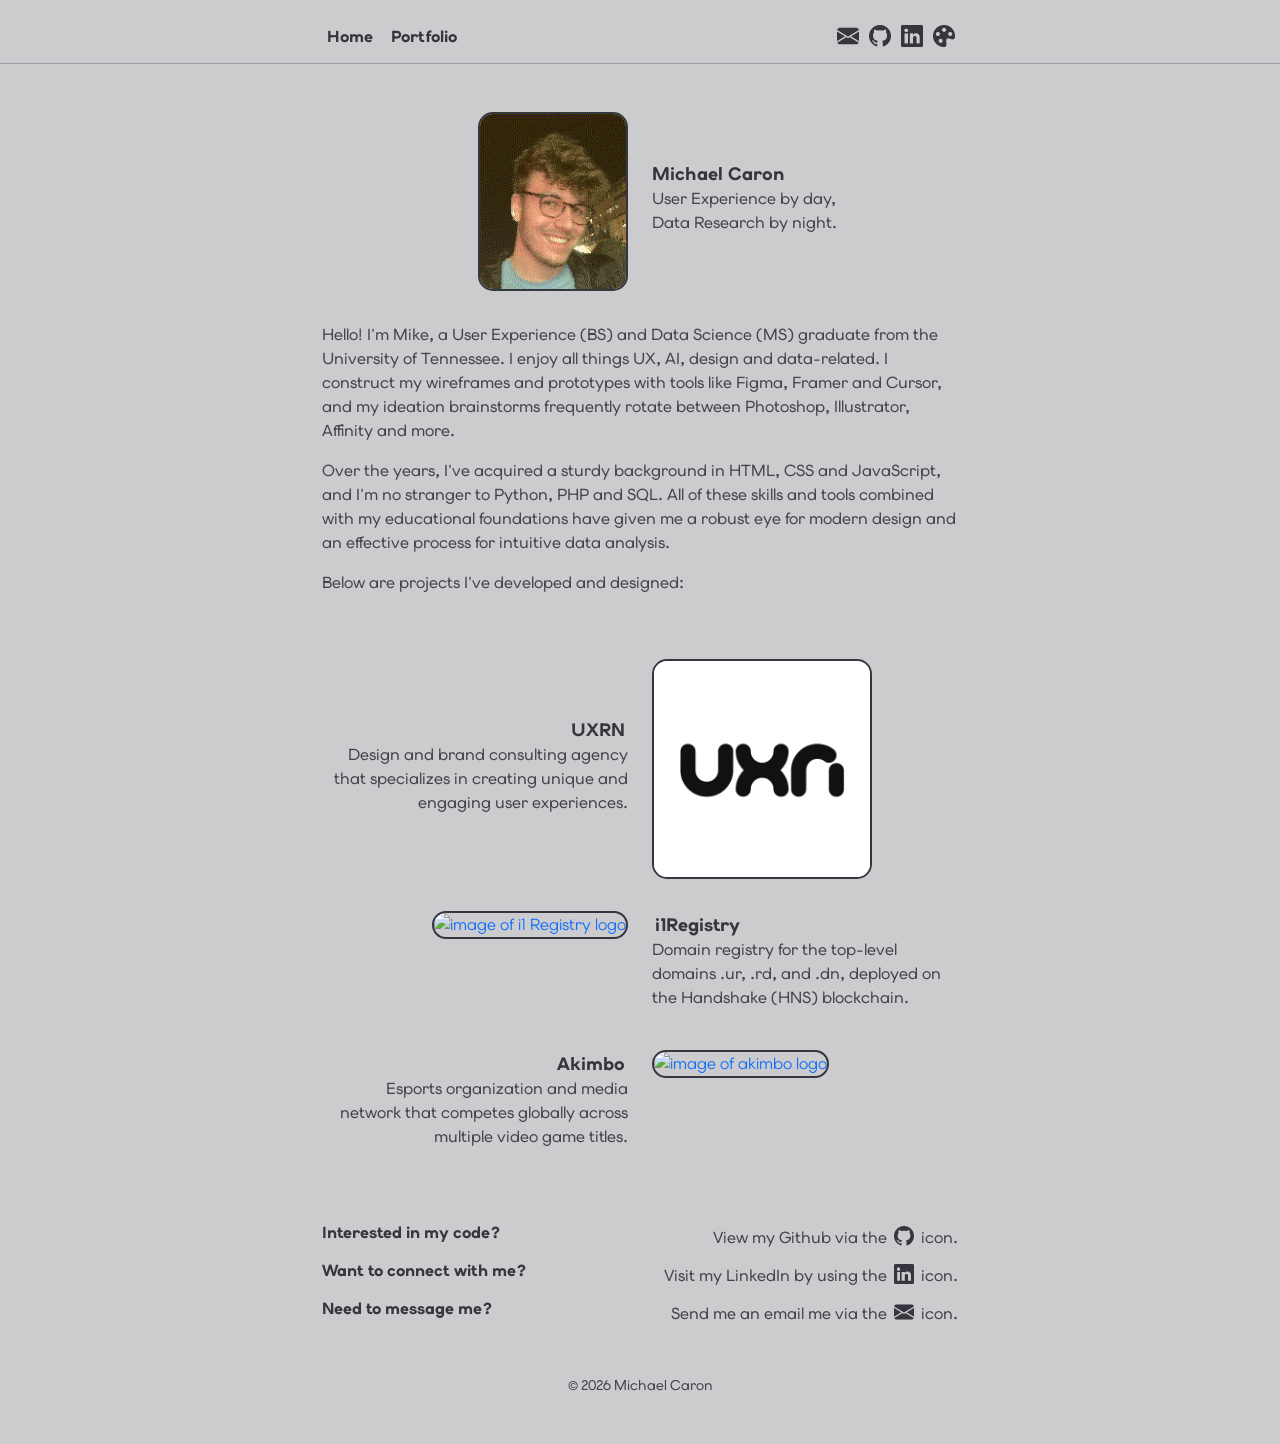
==== commit 2fe8559c: "Update index.html" ====
--- a/index.html
+++ b/index.html
@@ -67,7 +67,7 @@
           <img class="float-md-end mb-2" src="images/me.gif" id="pfp" alt="image of michael caron">
         </div>
         <div class="col-10 my-auto">
-          <p><span class="mode-bold img-title">Michael Caron</span><br>User Experiencer by day,<br>Data Explorer by night.</p>
+          <p><span class="mode-bold img-title">Michael Caron</span><br>User Experience by day,<br>Data Research by night.</p>
         </div>
       </div>
     </div>
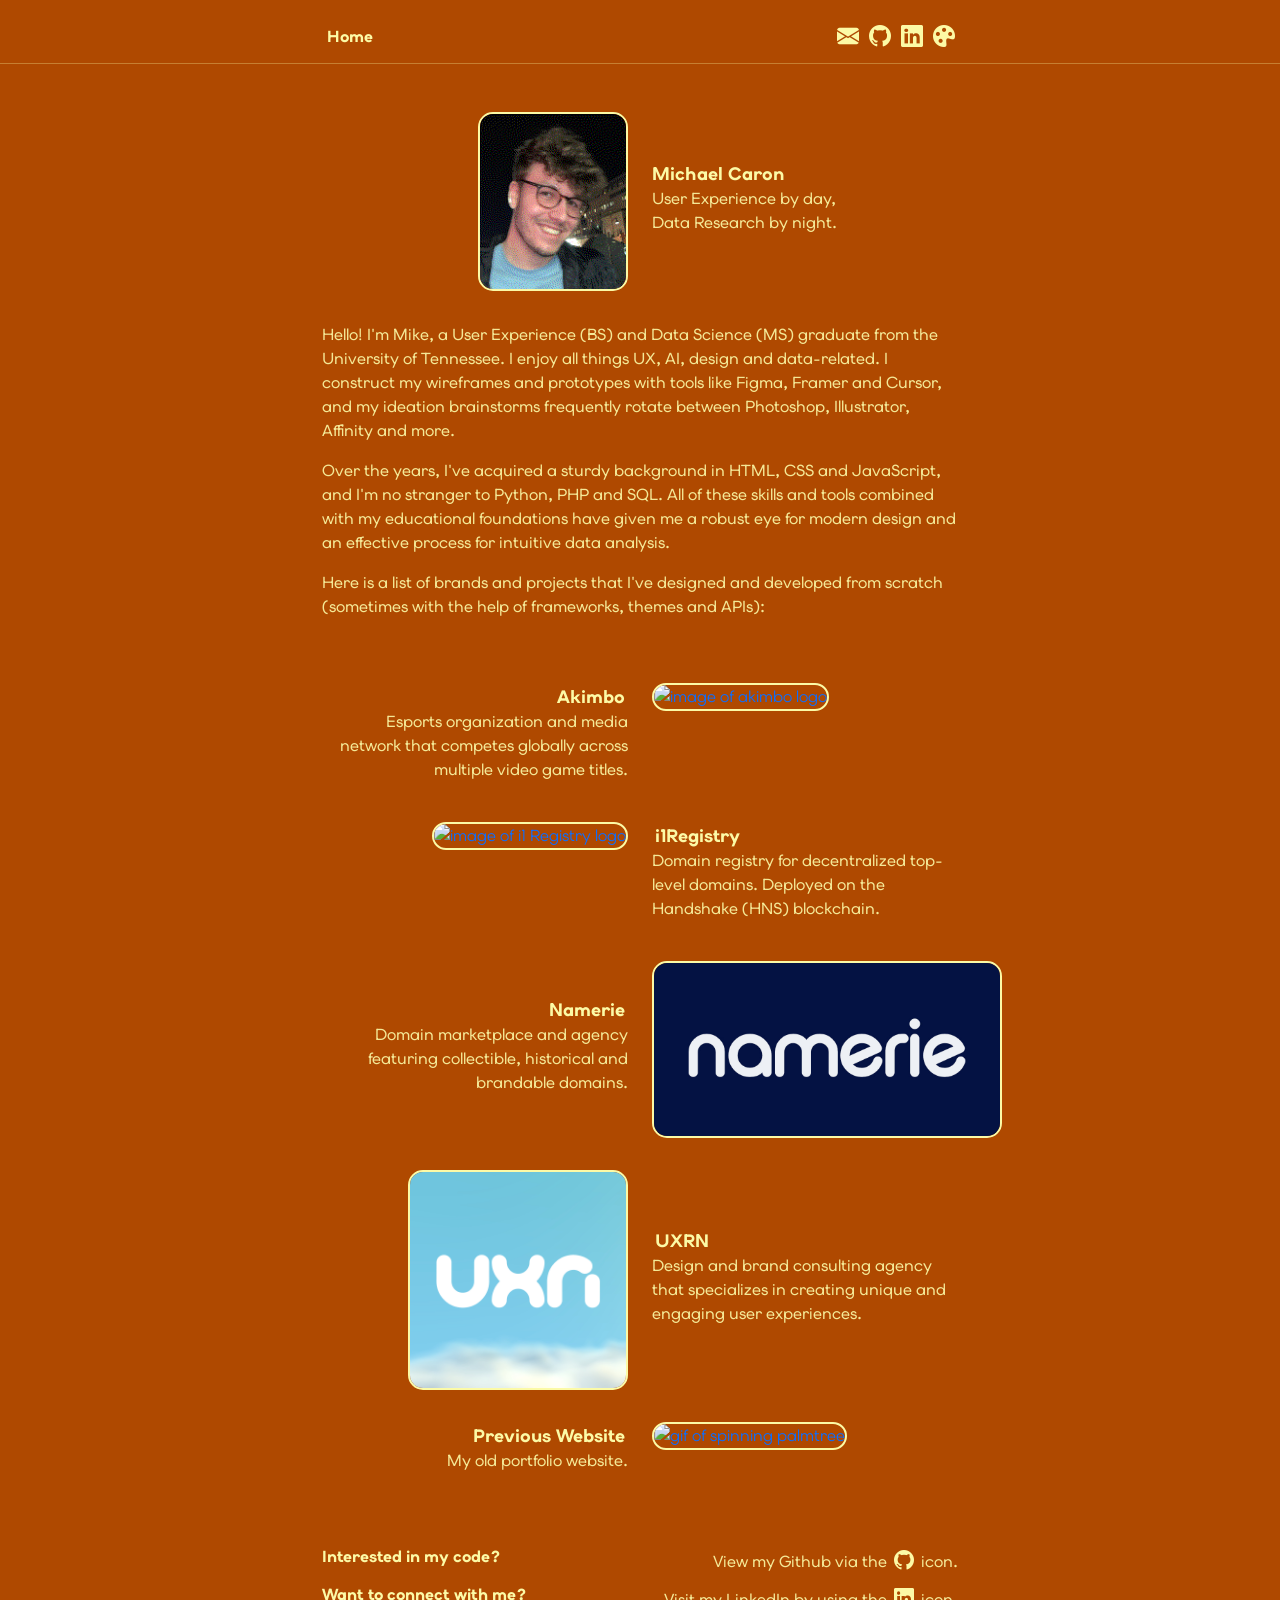
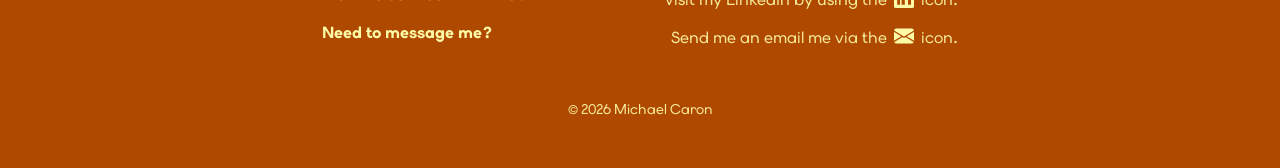
==== commit c50accea: "Add files via upload" ====
--- a/index.html
+++ b/index.html
@@ -46,7 +46,6 @@
           <div class="col-5 align-self-md-center">
             <ul class="navbar-nav me-auto">
               <li class="nav-item"><a href="https://michaelcaron.com"><span class="mode-link">Home</span></a></li>
-              <li class="nav-item"><a href="https://michaelcaron.com/portfolio"><span class="mode-link">Portfolio</span></a></li>
             </ul>
           </div>
           <div class="col-5 text-end align-self-md-center">
@@ -64,7 +63,7 @@
     <div class="container">
       <div class="row justify-content-center text-center text-md-start mt-5">
         <div class="col-10">
-          <img class="float-md-end mb-2" src="images/me.gif" id="pfp" alt="image of michael caron">
+          <img class="float-md-end mb-2" src="images/me.gif" id="pfp" alt="image of michael">
         </div>
         <div class="col-10 my-auto">
           <p><span class="mode-bold img-title">Michael Caron</span><br>User Experience by day,<br>Data Research by night.</p>
@@ -78,7 +77,7 @@
           <p>Hello! I'm Mike, a User Experience (BS) and Data Science (MS) graduate from the University of Tennessee. 
             I enjoy all things UX, AI, design and data-related. I construct my wireframes and prototypes with tools like Figma, Framer and Cursor, and my ideation brainstorms frequently rotate between Photoshop, Illustrator, Affinity and more.</p>
           <p>Over the years, I've acquired a sturdy background in HTML, CSS and JavaScript, and I'm no stranger to Python, PHP and SQL. All of these skills and tools combined with my educational foundations have given me a robust eye for modern design and an effective process for intuitive data analysis.</p>
-          <p>Below are projects I've developed and designed:</p>
+          <p>Here is a list of brands and projects that I've designed and developed from scratch (sometimes with the help of frameworks, themes and APIs):</p>
         </div>
       </div>
     </div>
@@ -86,10 +85,50 @@
     <div class="container">
       <div class="row justify-content-center text-center text-md-start mt-5">
         <div class="col-10 order-1 order-md-2">
-          <a href="https://uxrn.com/?utm_source=michaelcaron.com" target="_blank"><img class="mb-2" src="images/logos/uxrn.jpg" id="pjp-sqr" alt="image of uxrn logo"></a>
+          <a href="https://akimbo.gg/?utm_source=michaelcaron.com" target="_blank"><img class="mb-2" src="../images/logos/akimbo.png" id="pjp-sqr" alt="image of akimbo logo"></a>
         </div>
         <div class="col-10 order-2 order-md-1 my-auto">
-          <p class="text-md-end"><a href="https://uxrn.com/?utm_source=michaelcaron.com" target="_blank"><span class="mode-link img-title">UXRN</span></a>
+          <p class="text-md-end"><a href="https://akimbo.gg/?utm_source=michaelcaron.com" target="_blank"><span class="mode-link img-title">Akimbo</span></a>
+            <br>
+            Esports organization and media network that competes globally across multiple video game titles.</p>
+        </div>
+      </div>
+    </div>
+
+    <div class="container">
+      <div class="row justify-content-center text-center text-md-start mt-4">
+        <div class="col-10">
+          <a href="https://i1r.org/?utm_source=michaelcaron.com" target="_blank"><img class="float-md-end mb-2" src="../images/logos/hnsgdn.png" id="pjp-sqr" alt="image of i1 Registry logo"></a>
+        </div>
+        <div class="col-10 my-auto">
+          <p><a href="https://i1r.org/?utm_source=michaelcaron.com" target="_blank"><span class="mode-link img-title">i1Registry</span></a>
+            <br>
+            Domain registry for decentralized top-level domains. Deployed on the Handshake (HNS) blockchain.</p>
+        </div>
+      </div>
+    </div>
+
+    <div class="container">
+      <div class="row justify-content-center text-center text-md-start mt-4">
+        <div class="col-10 order-1 order-md-2">
+          <a href="https://namerie.com/?utm_source=michaelcaron.com" target="_blank"><img class="mb-2" src="../images/logos/namerie.jpg" id="pjp-wide" alt="image of namerie logo"></a>
+        </div>
+        <div class="col-10 order-2 order-md-1 my-auto">
+          <p class="text-md-end"><a href="https://namerie.com/?utm_source=michaelcaron.com" target="_blank"><span class="mode-link img-title">Namerie</span></a>
+            <!--<span class="sub-text">HTML, CSS, JavaScript</span>-->
+            <br>
+            Domain marketplace and agency featuring collectible, historical and brandable domains.</p>
+        </div>
+      </div>
+    </div>
+
+    <div class="container">
+      <div class="row justify-content-center text-center text-md-start mt-4">
+        <div class="col-10">
+          <a href="https://uxrn.com/?utm_source=michaelcaron.com" target="_blank"><img class="float-md-end mb-2" src="../images/logos/uxrn-c.jpg" id="pjp-sqr" alt="image of UXRN logo"></a>
+        </div>
+        <div class="col-10 my-auto">
+          <p><a href="https://uxrn.com/?utm_source=michaelcaron.com" target="_blank"><span class="mode-link img-title">UXRN</span></a>
             <br>
             Design and brand consulting agency that specializes in creating unique and engaging user experiences.</p>
         </div>
@@ -98,26 +137,14 @@
 
     <div class="container">
       <div class="row justify-content-center text-center text-md-start mt-4">
-        <div class="col-10">
-          <a href="https://i1r.org/?utm_source=michaelcaron.com" target="_blank"><img class="float-md-end mb-2" src="images/logos/hnsgdn.png" id="pjp-sqr" alt="image of i1 Registry logo"></a>
-        </div>
-        <div class="col-10 my-auto">
-          <p><a href="https://i1r.org/?utm_source=michaelcaron.com" target="_blank"><span class="mode-link img-title">i1Registry</span></a>
-            <br>
-            Domain registry for the top-level domains .ur, .rd, and .dn, deployed on the Handshake (HNS) blockchain.</p>
-        </div>
-      </div>
-    </div>
-
-    <div class="container">
-      <div class="row justify-content-center text-center text-md-start mt-4">
         <div class="col-10 order-1 order-md-2">
-          <a href="https://akimbo.gg/?utm_source=michaelcaron.com" target="_blank"><img class="mb-2" src="images/logos/akimbo.png" id="pjp-sqr" alt="image of akimbo logo"></a>
+          <a href="http://m-c.net/?utm_source=michaelcaron.com" target="_blank"><img class="mb-2" src="../images/logos/old.gif" id="pjp-sqr" alt="gif of spinning palmtree"></a>
         </div>
         <div class="col-10 order-2 order-md-1 my-auto">
-          <p class="text-md-end"><a href="https://akimbo.gg/?utm_source=michaelcaron.com" target="_blank"><span class="mode-link img-title">Akimbo</span></a>
+          <p class="text-md-end"><a href="https://m-c.net/?utm_source=michaelcaron.com" target="_blank"><span class="mode-link img-title">Previous Website</span></a>
+            <!--<span class="sub-text">HTML, CSS</span>-->
             <br>
-            Esports organization and media network that competes globally across multiple video game titles.</p>
+            My old portfolio website.</p>
         </div>
       </div>
     </div>
--- a/css/style.css
+++ b/css/style.css
@@ -16,31 +16,31 @@
 :root {
   --text: #33333A;
   --text2: #33333A;
-  --background: #FFFFFF;
+  --background: #f8f8f8;
 }
 :root[data-theme="1"] {
+  color-scheme: dark;
+  --background: #008082;
+  --text: #ffea2a;
+  --text2: #ffea2a;
+}
+:root[data-theme="2"] {
+  color-scheme: dark;
+  --background: #11111A;
+  --text: #DDDDDD;
+  --text2: #DDDDDD;
+}
+:root[data-theme="3"] {
+  color-scheme: dark;
+  --background: #af4900;
+  --text: #FCFAA6;
+  --text2: #FCFAA6;
+}
+:root[data-theme="4"] { /* root */
   color-scheme: light;
-  --background: #FFFFFF;
+  --background: #f8f8f8;
   --text: #33333A;
   --text2: #33333A;
-}
-:root[data-theme="2"] {
-  color-scheme: light;
-  --background: #CCCCCF;
-  --text: #36363E;
-  --text2: #36363E;
-}
-:root[data-theme="3"] {
-  color-scheme: light;
-  --background: #95ABC0;
-  --text: #2B303B;
-  --text2: #2B303B;
-}
-:root[data-theme="4"] {
-  color-scheme: dark;
-  --background: #44444A;
-  --text: #B4B4B7;
-  --text2: #B4B4B7;
 }
 :root[data-theme="5"] {
   color-scheme: light;
@@ -50,15 +50,21 @@
 }
 :root[data-theme="6"] {
   color-scheme: dark;
-  --background: #11111A;
-  --text: #DDDDDD;
-  --text2: #DDDDDD;
+  --background: #4E1D4C;
+  --text: #E5AA70;
+  --text2: #E5AA70;
 }
 :root[data-theme="7"] {
   color-scheme: dark;
   --background: #121a11;
   --text: #85ca6a;
   --text2: #85ca6a;
+}
+:root[data-theme="8"] {
+  color-scheme: light;
+  --background: #b2d5f5;
+  --text: #2B303B;
+  --text2: #2B303B;
 }
 body {
   font-family: "Elms Sans", sans-serif;
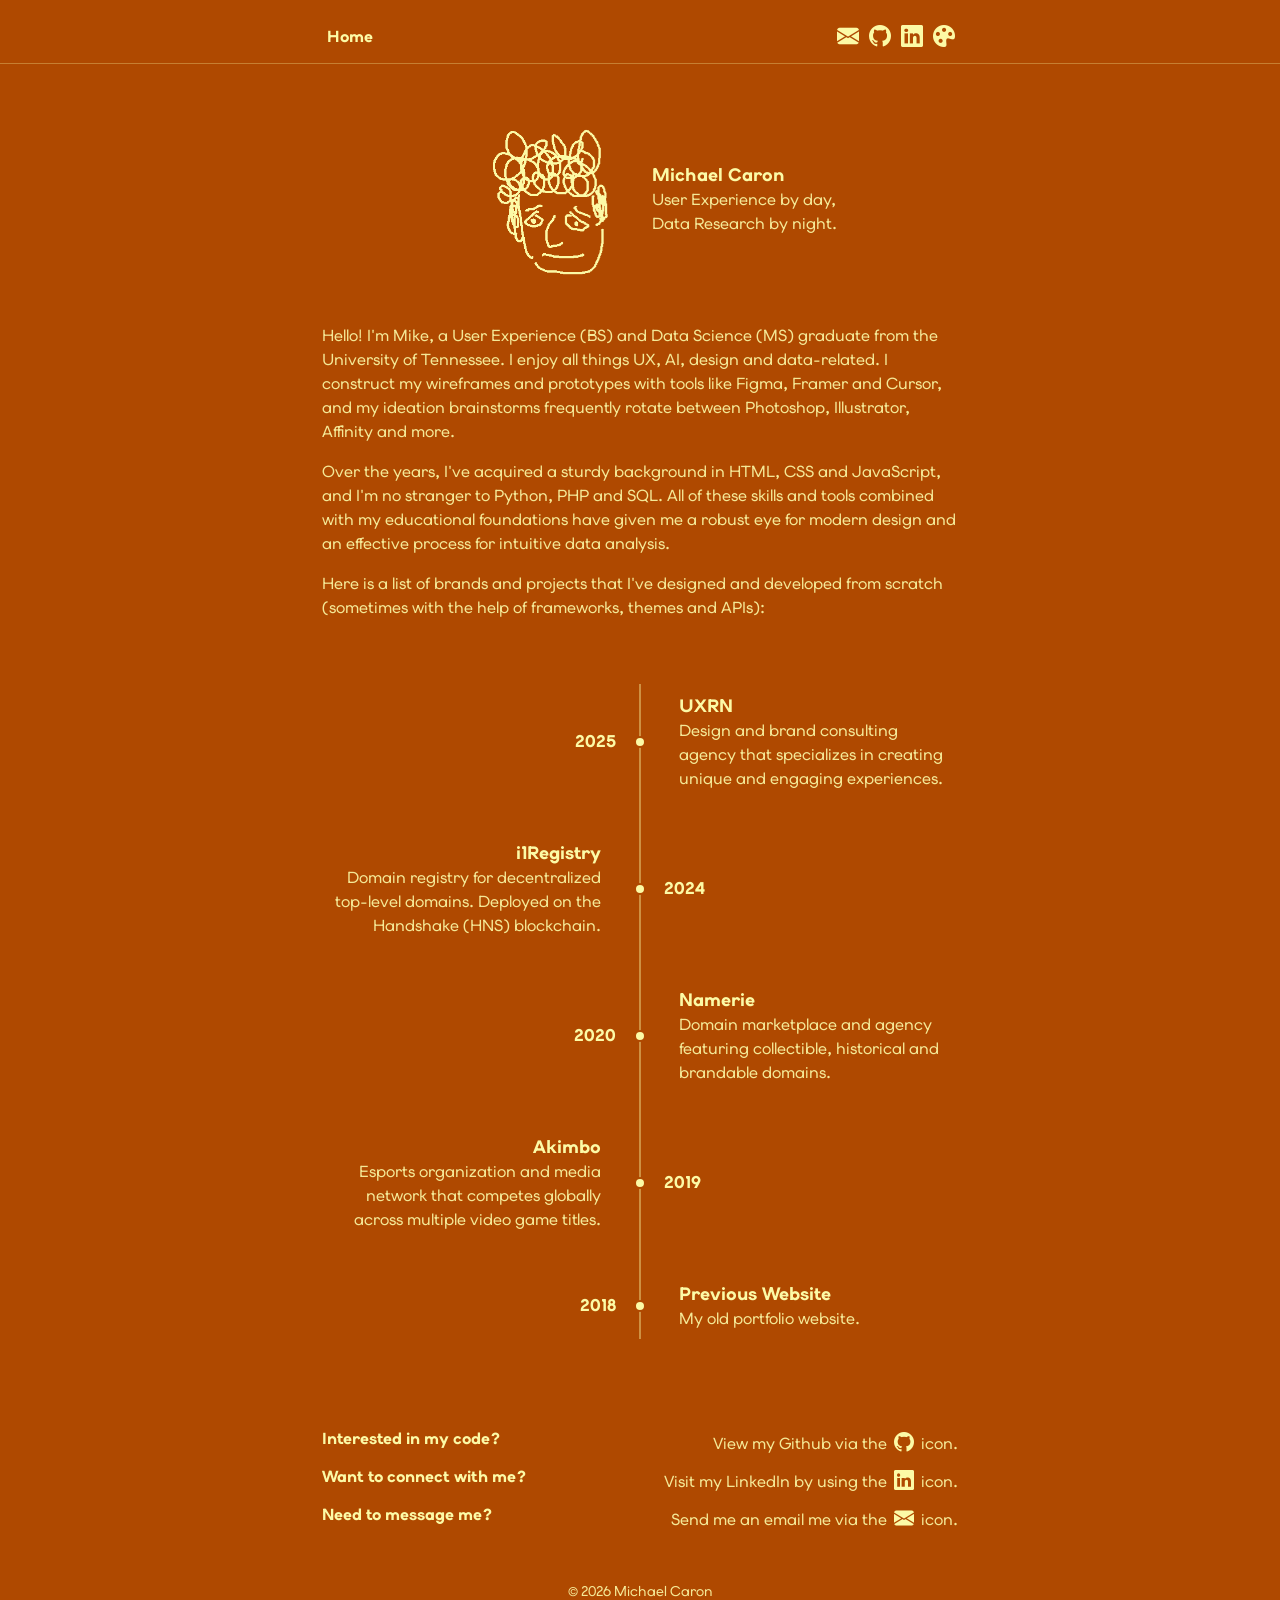
==== commit f613daf6: "Add files via upload revamp" ====
--- a/index.html
+++ b/index.html
@@ -63,15 +63,13 @@
     <div class="container">
       <div class="row justify-content-center text-center text-md-start mt-5">
         <div class="col-10">
-          <img class="float-md-end mb-2" src="images/me.gif" id="pfp" alt="image of michael">
+          <div class="float-md-end mb-2 pfp-wrap"><img src="images/me.png" id="pfp" alt="image of michael"></div>
         </div>
         <div class="col-10 my-auto">
-          <p><span class="mode-bold img-title">Michael Caron</span><br>User Experience by day,<br>Data Research by night.</p>
+          <p><span class="mode-bold img-title">Michael Caron</span><br><span class="timeline-desc">User Experience by day,</span><br><span class="timeline-desc">Data Research by night.</span></p>
         </div>
       </div>
-    </div>
 
-    <div class="container">
       <div class="row justify-content-center mt-4">
         <div class="col-10">
           <p>Hello! I'm Mike, a User Experience (BS) and Data Science (MS) graduate from the University of Tennessee. 
@@ -83,68 +81,56 @@
     </div>
 
     <div class="container">
-      <div class="row justify-content-center text-center text-md-start mt-5">
-        <div class="col-10 order-1 order-md-2">
-          <a href="https://akimbo.gg/?utm_source=michaelcaron.com" target="_blank"><img class="mb-2" src="../images/logos/akimbo.png" id="pjp-sqr" alt="image of akimbo logo"></a>
-        </div>
-        <div class="col-10 order-2 order-md-1 my-auto">
-          <p class="text-md-end"><a href="https://akimbo.gg/?utm_source=michaelcaron.com" target="_blank"><span class="mode-link img-title">Akimbo</span></a>
-            <br>
-            Esports organization and media network that competes globally across multiple video game titles.</p>
-        </div>
-      </div>
-    </div>
+      <div class="row justify-content-center mt-5">
+        <div class="col-10">
+          <div class="timeline">
 
-    <div class="container">
-      <div class="row justify-content-center text-center text-md-start mt-4">
-        <div class="col-10">
-          <a href="https://i1r.org/?utm_source=michaelcaron.com" target="_blank"><img class="float-md-end mb-2" src="../images/logos/hnsgdn.png" id="pjp-sqr" alt="image of i1 Registry logo"></a>
-        </div>
-        <div class="col-10 my-auto">
-          <p><a href="https://i1r.org/?utm_source=michaelcaron.com" target="_blank"><span class="mode-link img-title">i1Registry</span></a>
-            <br>
-            Domain registry for decentralized top-level domains. Deployed on the Handshake (HNS) blockchain.</p>
-        </div>
-      </div>
-    </div>
+            <div class="timeline-item right">
+              <div class="timeline-year">2025</div>
+              <div class="timeline-content">
+                <p><a href="https://uxrn.com/?utm_source=michaelcaron.com" target="_blank"><span class="mode-link img-title">UXRN</span></a>
+                  <br>
+                  <span class="timeline-desc">Design and brand consulting agency that specializes in creating unique and engaging experiences.</span></p>
+              </div>
+            </div>
 
-    <div class="container">
-      <div class="row justify-content-center text-center text-md-start mt-4">
-        <div class="col-10 order-1 order-md-2">
-          <a href="https://namerie.com/?utm_source=michaelcaron.com" target="_blank"><img class="mb-2" src="../images/logos/namerie.jpg" id="pjp-wide" alt="image of namerie logo"></a>
-        </div>
-        <div class="col-10 order-2 order-md-1 my-auto">
-          <p class="text-md-end"><a href="https://namerie.com/?utm_source=michaelcaron.com" target="_blank"><span class="mode-link img-title">Namerie</span></a>
-            <!--<span class="sub-text">HTML, CSS, JavaScript</span>-->
-            <br>
-            Domain marketplace and agency featuring collectible, historical and brandable domains.</p>
-        </div>
-      </div>
-    </div>
+            <div class="timeline-item left">
+              <div class="timeline-year">2024</div>
+              <div class="timeline-content">
+                <p><a href="https://i1r.org/?utm_source=michaelcaron.com" target="_blank"><span class="mode-link img-title">i1Registry</span></a>
+                  <br>
+                  <span class="timeline-desc">Domain registry for decentralized top-level domains. Deployed on the Handshake (HNS) blockchain.</span></p>
+              </div>
+            </div>
 
-    <div class="container">
-      <div class="row justify-content-center text-center text-md-start mt-4">
-        <div class="col-10">
-          <a href="https://uxrn.com/?utm_source=michaelcaron.com" target="_blank"><img class="float-md-end mb-2" src="../images/logos/uxrn-c.jpg" id="pjp-sqr" alt="image of UXRN logo"></a>
-        </div>
-        <div class="col-10 my-auto">
-          <p><a href="https://uxrn.com/?utm_source=michaelcaron.com" target="_blank"><span class="mode-link img-title">UXRN</span></a>
-            <br>
-            Design and brand consulting agency that specializes in creating unique and engaging user experiences.</p>
-        </div>
-      </div>
-    </div>
+            <div class="timeline-item right">
+              <div class="timeline-year">2020</div>
+              <div class="timeline-content">
+                <p><a href="https://namerie.com/?utm_source=michaelcaron.com" target="_blank"><span class="mode-link img-title">Namerie</span></a>
+                  <br>
+                  <span class="timeline-desc">Domain marketplace and agency featuring collectible, historical and brandable domains.</span></p>
+              </div>
+            </div>
 
-    <div class="container">
-      <div class="row justify-content-center text-center text-md-start mt-4">
-        <div class="col-10 order-1 order-md-2">
-          <a href="http://m-c.net/?utm_source=michaelcaron.com" target="_blank"><img class="mb-2" src="../images/logos/old.gif" id="pjp-sqr" alt="gif of spinning palmtree"></a>
-        </div>
-        <div class="col-10 order-2 order-md-1 my-auto">
-          <p class="text-md-end"><a href="https://m-c.net/?utm_source=michaelcaron.com" target="_blank"><span class="mode-link img-title">Previous Website</span></a>
-            <!--<span class="sub-text">HTML, CSS</span>-->
-            <br>
-            My old portfolio website.</p>
+            <div class="timeline-item left">
+              <div class="timeline-year">2019</div>
+              <div class="timeline-content">
+                <p><a href="https://akimbo.gg/?utm_source=michaelcaron.com" target="_blank"><span class="mode-link img-title">Akimbo</span></a>
+                  <br>
+                  <span class="timeline-desc">Esports organization and media network that competes globally across multiple video game titles.</span></p>
+              </div>
+            </div>
+
+            <div class="timeline-item right">
+              <div class="timeline-year">2018</div>
+              <div class="timeline-content">
+                <p><a href="https://m-c.net/?utm_source=michaelcaron.com" target="_blank"><span class="mode-link img-title">Previous Website</span></a>
+                  <br>
+                  <span class="timeline-desc">My old portfolio website.</span></p>
+              </div>
+            </div>
+
+          </div>
         </div>
       </div>
     </div>
--- a/css/style.css
+++ b/css/style.css
@@ -203,13 +203,20 @@
   text-decoration: none;
   margin-bottom: 0;
 }
+.pfp-wrap {
+  display: inline-block;
+  width: 150px;
+  height: 180px;
+  overflow: hidden;
+  border: none;
+}
 #pfp {
   width: 150px;
-  border-style: solid;
-  border-width: 2px;
-  border-radius: 15px;
-  border-color: var(--text2);
-  /*filter: grayscale(100%);*/
+  height: 180px;
+  object-fit: contain;
+  filter: drop-shadow(0 -100vh 0 var(--text2));
+  transform: translateY(100vh);
+  border: none;
 }
 #pjp-sqr {
   max-width: 220px;
@@ -235,3 +242,115 @@
     max-width: 50%;
   }
 }
+/*--------------- timeline ---------------*/
+.timeline {
+  position: relative;
+  margin: 0 auto;
+  max-width: 100%;
+}
+.timeline::before {
+  content: "";
+  position: absolute;
+  left: 50%;
+  top: 0;
+  bottom: 0;
+  width: 2px;
+  background: color-mix(in srgb, var(--text2) 40%, transparent);
+  transform: translateX(-50%);
+  z-index: 0;
+}
+.timeline-item {
+  position: relative;
+  width: 50%;
+  padding: 0.5rem 0;
+  margin-bottom: 2rem;
+  box-sizing: border-box;
+}
+.timeline-item.left {
+  left: 0;
+  text-align: right;
+  padding-right: 2.25rem;
+}
+.timeline-item.right {
+  left: 50%;
+  text-align: left;
+  padding-left: 2.25rem;
+}
+.timeline-item::before {
+  content: "";
+  position: absolute;
+  top: 50%;
+  transform: translateY(-50%);
+  width: 12px;
+  height: 12px;
+  background-color: var(--text2);
+  border-radius: 50%;
+  border: 2px solid var(--background);
+  z-index: 1;
+}
+/* Dots centered on the line */
+.timeline-item.left::before {
+  right: -6px;
+}
+.timeline-item.right::before {
+  left: -6px;
+}
+.timeline-year {
+  position: absolute;
+  top: 50%;
+  transform: translateY(-50%);
+  font-weight: 800;
+  color: var(--text2);
+  font-size: 17px;
+  white-space: nowrap;
+}
+.timeline-item.left .timeline-year {
+  left: calc(100% + 1.5rem);
+  text-align: left;
+}
+.timeline-item.right .timeline-year {
+  right: calc(100% + 1.5rem);
+  text-align: right;
+}
+.timeline-content p {
+  margin-bottom: 0;
+}
+@media screen and (max-width: 767.98px) {
+  .timeline::before {
+    left: 24px;
+    transform: none;
+  }
+  .timeline-item,
+  .timeline-item.left,
+  .timeline-item.right {
+    width: 100%;
+    left: 0;
+    text-align: left;
+    padding-left: 50px;
+    padding-right: 0;
+    margin-bottom: 1.5rem;
+  }
+  .timeline-item.left::before,
+  .timeline-item.right::before {
+    left: 18px;
+    right: auto;
+  }
+  .timeline-item.left .timeline-year,
+  .timeline-item.right .timeline-year {
+    position: static;
+    display: inline-block;
+    margin-bottom: 0.25rem;
+    text-align: left;
+    font-size: 16px;
+  }
+}
+
+.timeline-item.left .timeline-desc {
+  display: inline-block;
+  margin-right: 3px;
+}
+.timeline-item.right .timeline-desc {
+  display: inline-block;
+  margin-left: 3px;
+}
+/*------------- end timeline -------------*/
